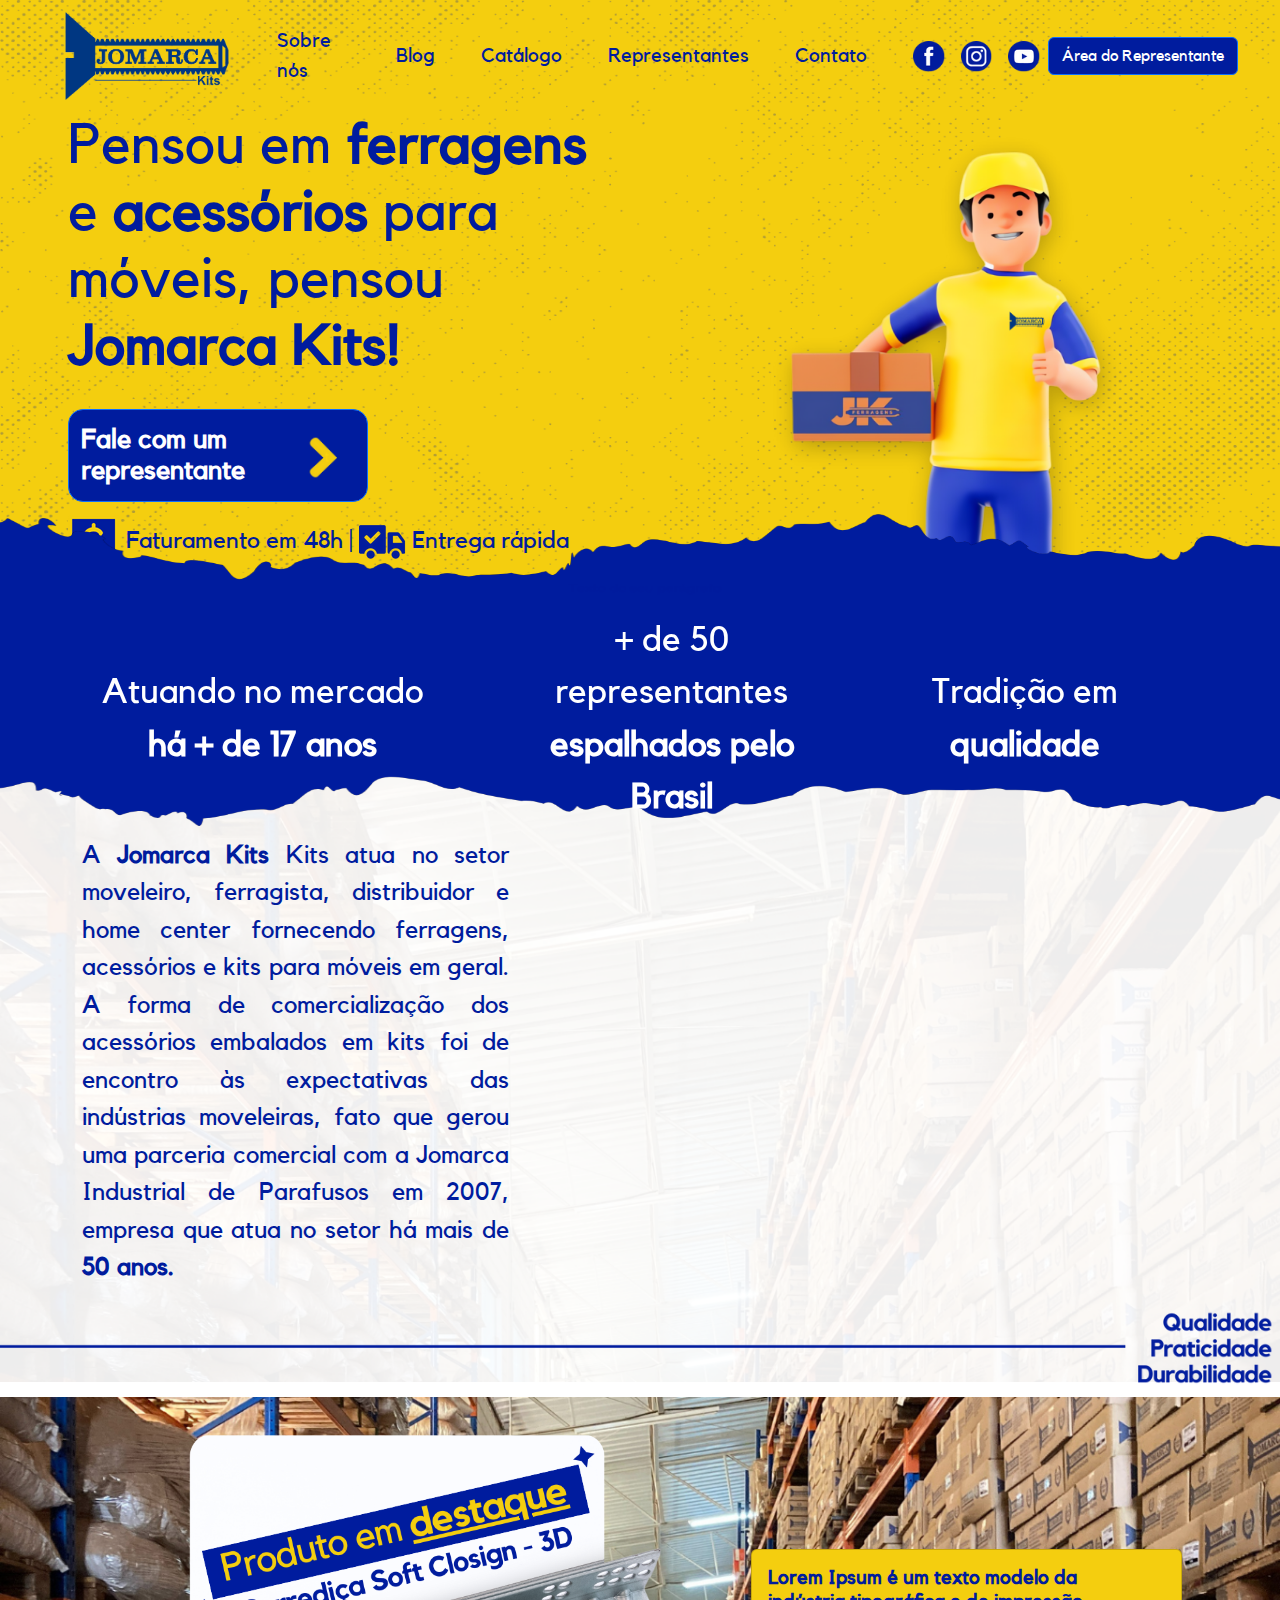
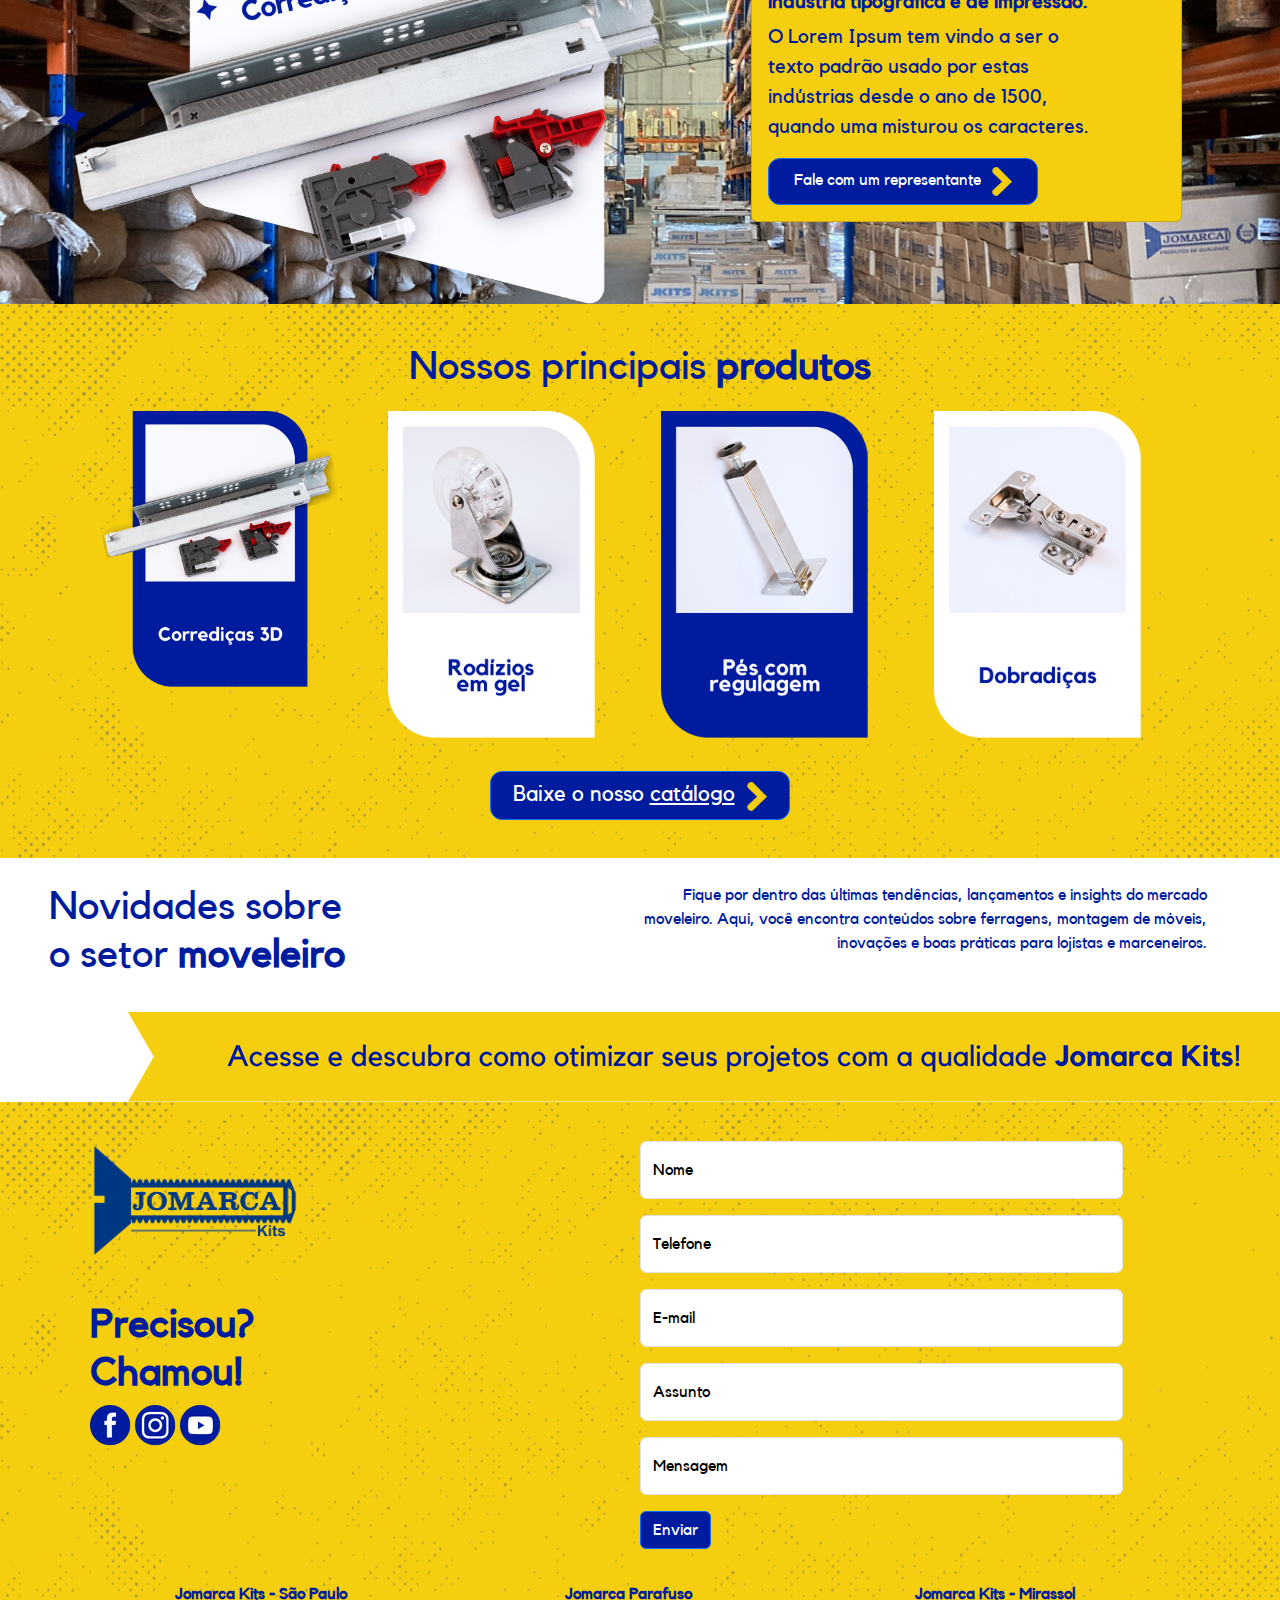
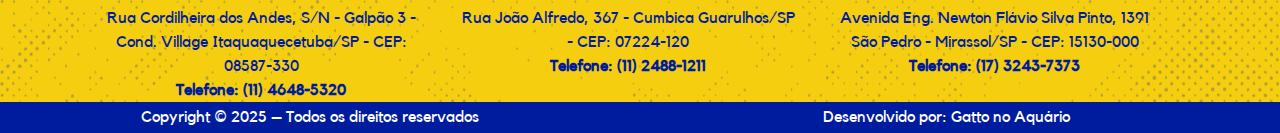
==== index.html @ aaa5f6da "Correção de responsividade do footer do blog" ====
<!DOCTYPE html>
<html lang="pt-br">

<head>
  <meta charset="UTF-8">
  <meta name="viewport" content="width=device-width, initial-scale=1.0">
  <title>Jomarca Kits - Início</title>
  <link rel="stylesheet" href="style.css">
  <link href="https://cdn.jsdelivr.net/npm/bootstrap@5.3.3/dist/css/bootstrap.min.css" rel="stylesheet"
    integrity="sha384-QWTKZyjpPEjISv5WaRU9OFeRpok6YctnYmDr5pNlyT2bRjXh0JMhjY6hW+ALEwIH" crossorigin="anonymous">
    <link rel="shortcut icon" href="./Images/logo.png" type="image/x-icon">
	<link rel="icon" href="./Images/logo.png" type="image/x-icon">
</head>

<body>
  </head>

  <body>
    <header>
      <nav class="navbar navbar-expand-lg ">
        <div class="container-fluid">
          <img id="logoHeader" src="./Images/logo.png" alt="" srcset="">
          <button class="navbar-toggler" type="button" data-bs-toggle="collapse" data-bs-target="#navbarNavDropdown"
            aria-controls="navbarNavDropdown" aria-expanded="false" aria-label="Toggle navigation">
            <span class="navbar-toggler-icon"></span>
          </button>
          <div class="collapse navbar-collapse" id="navbarNavDropdown">
            <ul class="navbar-nav">
              <li class="nav-item">
                <a class="nav-link" href="#shape" style="color:#001c9e ;">Sobre nós</a>
              </li>
              <li class="nav-item">
                <a class="nav-link" href="./blog/theme/blog.html" style="color:#001c9e ;">Blog</a>
              </li>
              <li class="nav-item">
                <a class="nav-link" href="#" style="color:#001c9e ;">Catálogo</a>
              </li>
              <li class="nav-item">
                <a class="nav-link" href="./representantes.html" style="color:#001c9e ;">Representantes</a>
              </li>
              <li class="nav-item">
                <a class="nav-link" href="#forms" style="color:#001c9e ;">Contato</a>
              </li>
              <li class="nav-item social">
                <a class="nav-link" href="https://www.facebook.com/jomarcakits/" target="_blank">
                  <img src="Images/Facebook.png" alt="" srcset="">
                </a>
              </li>
              <li class="nav-item social">
                <a class="nav-link" href="https://www.instagram.com/jomarcakits/#" target="_blank">
                  <img src="Images/Instagram.png" alt="" srcset="">
                </a>
              </li>
              <li class="nav-item social">
                <a class="nav-link" href="https://www.youtube.com/@jomarcakits6064" target="_blank">
                  <img src="Images/YouTube.png" alt="" srcset="">
                </a>
              <li class="nav-item">
                <a href="https://agspainel.com.br/jomarca/auth/login.php" target="_blank"><button type="button" class="btn btn-primary" id="areaRepBtn" style="margin: 0;">Área do Representante</button></a>  
              </li>
            </ul>
          </div>
        </div>
      </nav>

      <section id="tituloBoneco">

        <div class="row">
          <div class="col headerP">
            <h1 id="textHeader">
              Pensou em <span class="negrito">ferragens</span> e <span class="negrito">acessórios</span> para móveis,
              pensou<span class="negrito"> Jomarca Kits!</span>
            </h1>
            <button type="button" class="btn btn-primary" id="repBtn">Fale com um representante <img id="setaBtn"
                src="./Images/Seta.png" alt="" srcset=""></button><br>
            <div id="caminhao"><img src="./Images/Dinheiro.png" alt=""> Faturamento em 48h | <img
                src="./Images/Caminhão.png" alt=""> Entrega rápida</div>
          </div>
          <div class="col headerSec">
            <img id="boneco" src="./Images/Boneco-2.png" alt="">
          </div>

    </header>

    <main>
      <section id="shape">
        <div class="container text-center">
          <div class="row align-items-center">
            <div class="textoshape col">
              Atuando no mercado<br> <span class="negrito">há + de 17 anos</span>
            </div>
            <div class="textoshape col" id="meio">
              + de 50 representantes<br> <span class="negrito">espalhados pelo Brasil</span>
            </div>
            <div class="textoshape col">
              Tradição em <br><span class="negrito">qualidade</span>
            </div>
          </div>
        </div>
      </section>
      <section id="atuacao">
        <div class="container text-center">
          <div class="row align-items-center">
            <div class="col-sm">
              <p id="atuacaoP">A <span class="negrito">Jomarca Kits</span> Kits atua no setor moveleiro, ferragista,
                distribuidor e home center fornecendo ferragens, acessórios e kits para móveis em geral.

                A forma de comercialização dos acessórios embalados em kits foi de encontro às expectativas das
                indústrias moveleiras, fato que gerou uma parceria comercial com a Jomarca Industrial de Parafusos em
                2007, empresa que atua no setor há mais de<span class="negrito"> 50 anos.</span></p>
            </div>
            <div class="col-sm iframe">
              <iframe width="560" height="315" src="https://www.youtube.com/embed/0Owflnjd9X4?si=U-lpZyOwyGScQ_oO"
                title="YouTube video player" frameborder="0"
                allow="accelerometer; autoplay; clipboard-write; encrypted-media; gyroscope; picture-in-picture; web-share"
                referrerpolicy="strict-origin-when-cross-origin" allowfullscreen></iframe>
            </div>
          </div>
        </div>
        <section id="slogan">
          <img id="sloganimg" src="./Images/Slogan.png" alt="" id="slogan">
          
        </section>
      </section>
      <section id="produtoDestaque">
        <div class="row">
          <div class="col-sm">
            <img src="./Images/ProdutoDestaque.png" alt="" srcset="" id="produtoDestaqueIMG">
          </div>
          <div class="col-sm" id="textoDestaque">
            <div class="paragrafoDestaque card text mb-3" style="max-width: 32rem; background-color: #f4ce0f;">
              <div class="card-body">
                <h5 class="card-title" style=" color: #001c9e;"><span class="negrito">Lorem Ipsum é um texto modelo da
                    indústria tipográfica e de impressão.</span></h5>
                <p class="card-text" style="color: #001c9e;">O Lorem Ipsum tem vindo a ser o texto padrão usado por
                  estas indústrias desde o ano de 1500, quando uma misturou os caracteres.</p>
                <button type="button" class="btn btn-primary" id="repDestaqueBtn">Fale com um representante <img
                    id="setaBtnDestaque" src="./Images/Seta.png" alt="" srcset=""></button><br>
              </div>
            </div>
          </div>
          <button type="button" class="btn btn-primary" id="repDestaqueBtnResp">Fale com um representante <img
              id="setaBtnDestaque" src="./Images/Seta.png" alt="" srcset=""></button><br>
          
        </div>
      </section>
      <section id="principaisProdutos">
        <h1>Nossos principais <span class="negrito">produtos</span></h1>
        <div class="container text-center" id="ImagensProdutos">
          <div class="container text-center">
            <div class="row">
              <div class="col-sm" id="imgPequena"><img src="./Images/Corrediça.png" alt="" srcset=""></div>
              <div class="col-sm"><img src="./Images/Rodízio.png" alt="" srcset="" class="imggrande"></div>
              <div class="col-sm"><img src="./Images/Pés.png" alt="" srcset="" class="imggrande"></div>
              <div class="col-sm"><img src="./Images/Dobradiça.png" alt="" srcset="" class="imggrande"></div>
            </div>
          </div>
          <button type="button" class="btn btn-primary" id="baixeCatalogoBtn">Baixe o nosso <span
              style="text-decoration: underline;">catálogo</span><img id="setaBtnCatalogo" src="./Images/Seta.png"
              alt="" srcset=""></button><br>
      </section>
      <section id="introBlog">
        <div class="row">
          <div class="col">
            <h1 id="novidades">Novidades sobre <br>o setor <span class="negrito">moveleiro</span></h1>
          </div>
          <div class="col">
            <p id="fiquepordentro">Fique por dentro das últimas tendências, lançamentos e insights do mercado moveleiro.
              Aqui, você encontra conteúdos sobre ferragens, montagem de móveis, inovações e boas práticas para lojistas
              e marceneiros.</p>
          </div>
        </div>
        <img id="acesseBlogImg" src="./Images/Acesse blog.png" alt="" srcset="">
        <img id="acesseBlogImgResp" src="./Images/AcesseBlogResp.png" alt="" srcset="">
      </section>
    </main>

    <footer>

      <section id="formsContato">
        <div class="row">
          <div class="col">
            <img id="logoFooter" src="./Images/logo.png" alt="" srcset="">   
            <br>
            <h1>
              Precisou?<br>Chamou!
            </h1>  
            <a href="https://www.facebook.com/jomarcakits/"><img class="socialFooter" src="./Images/Facebook.png" alt="" srcset=""></a>	

            <a href="https://www.instagram.com/jomarcakits/"><img class="socialFooter" src="./Images/Instagram.png" alt="" srcset=""></a>	
  
            <a href="https://www.youtube.com/@jomarcakits6064"><img class="socialFooter" src="./Images/YouTube.png" alt="" srcset=""></a>	
            
          </div>
          <div class="col-md-6" id="forms">
            <form action="https://formsubmit.co/f6768d5ce515e778a36d52ae2ea65a20" method="post">
              <div class="form-floating mb-3">
                <input type="text" name="Nome" class="form-control" id="floatingInput" placeholder="">
              <label for="floatingInput">Nome</label>
              </div>
              <div class="form-floating mb-3">
                <input type="number" name="Telefone" class="form-control" id="floatingInput" placeholder="">
              <label for="floatingInput">Telefone</label>
              </div>
              <div class="form-floating mb-3">
                <input type="email" name="E-mail" class="form-control" id="floatingInput" placeholder="">
              <label for="floatingInput">E-mail</label>
              </div>
              <div class="form-floating mb-3">
                <input type="text" name="Assunto " class="form-control" id="floatingInput" placeholder="">
              <label for="floatingInput">Assunto</label>
              </div>
              <div class="form-floating mb-3">
                <input type="text" name="Mensagem" class="form-control" id="floatingInput" placeholder="">
              <label for="floatingInput">Mensagem</label>
              </div>
              <button type="submit" class="btn btn-primary" style="background-color: #001c9e;">Enviar</button>
            </form>
              </div>
            
            
          </div>
          <div class="row text-center" id="enderecos">
            <div class="col-sm">
             <span class="negrito">Jomarca Kits - São Paulo</span><br>
      Rua Cordilheira dos Andes, S/N - Galpão 3 - Cond. Village  Itaquaquecetuba/SP - CEP: 08587-330
      <br><span class="negrito">Telefone: (11) 4648-5320</span> 
            </div>
            <div class="col-sm">
              <span class="negrito">Jomarca Parafuso</span><br>
              Rua João Alfredo, 367 - Cumbica  Guarulhos/SP - CEP: 07224-120
      <br><span class="negrito">Telefone: (11) 2488-1211</span> 
            </div>
            <div class="col-sm">
              <span class="negrito">Jomarca Kits - Mirassol</span><br>
              Avenida Eng. Newton Flávio Silva Pinto, 1391<br> 
              São Pedro - Mirassol/SP - CEP: 15130-000
      <br><span class="negrito">Telefone: (17) 3243-7373</span> 
            </div>
          </div>
      </section>
      <section id="creditos">
        <div class="row text-center">
            <div class="col">
              Copyright © 2025 – Todos os direitos reservados
            </div>
            <div class="col">
             <a href="https://www.instagram.com/gattonoaquario/">Desenvolvido por: Gatto no Aquário</a> 
            </div>
          </div>
        </div>
    </section>
    </footer>

    <script src="https://cdn.jsdelivr.net/npm/bootstrap@5.3.3/dist/js/bootstrap.bundle.min.js"
      integrity="sha384-YvpcrYf0tY3lHB60NNkmXc5s9fDVZLESaAA55NDzOxhy9GkcIdslK1eN7N6jIeHz"
      crossorigin="anonymous"></script>
  </body>

</html>
---- style.css ----
@font-face {
    font-family: Kollektif;
    src: url(./fonts/Kollektif.ttf) format('truetype');
    } 
*{
    margin: 0;
    padding: 0;
    font-family: 'Kollektif';
    max-width: 100%;
    overflow-x: visible;
}
header{
    max-width: 100%;
    align-items: center;
    display: flexbox;
    width: 100%;
    background-image: url('./Images/BG.png');
    background-repeat: round;
    margin-top: 0%;
    position: relative;
}


#logoHeader{
    width: 20.5%;
    padding-left: 4%;
    max-width: 100%;
    padding-right: 3%;
}

nav{
    margin-top: 0%;
    max-width:100%;
    position: relative;
}

nav ul li {
    margin-right: 0%;
    font-size: 20px;
    max-width: 70%;
    margin-right: 3%;
    
}
.nav-link{
    color: #001c9e;
}
nav ul{
    align-items: center;
    width: 100%;
    margin-left: 0%;
}

.social{
    max-width: 120px;
    margin: 0;
}


#setaBtn{
    width: 30px;
    margin-left: 20%;
    position: relative;
    bottom: 15px;
 
}

#areaRepButton a{
    text-decoration: none;
    color: white;
    font-weight: 700;
    justify-content: left;
    justify-items: left;
    font-size: 20.5px;
}
/*Inserindo animação nos links*/
.nav-link{
    transition: all .8s;
    position: relative;
    padding-bottom: 3px;
}


.nav-link::before{
    content: "";
    position: absolute;
    bottom: 0;
    left:0 ;
    width: 0%;
    height: 3px;
    background-color: #001c9e;
    transition: width .4s;
}

.nav-link:hover::before{
    width: 100%;
}

#areaRepBtn{
    background-color: #001c9e;
    margin-left: 10px;
    width: 190px;
    transition: .2s;
    margin-left: 20%;
}



#areaRepBtn:hover{
    width: 240px;
    transition: .2s;
}

#textHeader{
    font-size: 3.5rem;
    width: 100%;
    
    padding-left: 11%;
    color:#001c9e;
}

.negrito{
    font-weight: 600;
}

#boneco{
    margin-left: 20%;
    padding-top: 0;
    margin-bottom: 0;
    width: 60%;
}

#repBtn{
    margin-left: 11%;
    margin-top: 20px;
    background-color: #001c9e;
    font-size: 27px;
    font-weight: 600;
    width: 300px;
    text-align: left;
    line-height: 20px;
    transition: .2s;
    border-radius: 15px;
    padding-top: 20px;
}

#repBtn:hover{
    width: 320px;
    transition: .2s; 
    #setaBtn{
        margin-left: 21%;
        transition: .2s;
    }  
}

#caminhao{
    font-size: 24px;
    padding-left: 11%;
    font-weight: 500;
    padding-top: 2%;
    color: #001c9e;
}

#shape{
    background-image: url(./Images/Shape.png);
    background-size: 103% 330px;
    width: 100%;
    margin: 0;
    padding-left: 2.5%;
    position: absolute;
    top: -80px;
    padding-bottom: 5%; 
    background-repeat: repeat-x;
    z-index: 3;
    left: 0%;
}

.textoshape{
    padding-top: 10%;
    font-size:35px;
    color: White;
}

#meio{
    margin-left: 5%;
}


main{
    max-width: 100%;
    margin-top: 0px!important;
    position: relative;
    z-index: 1;
    max-height: fit-content;
    padding-top: 120px;
}

#atuacao{
    background-image: url(./Images/BGMAIN.png);
    background-repeat: no-repeat;
    background-size: 100%;
    padding-top: 80px;
}
#atuacaoP{
    margin-top:10%;
    font-size: 25px;
    width: 80%;
    text-align: justify;
    color: #001c9e;
}

.destaques{
    margin: 0;
}

.paragrafoDestaque{
    position: relative;
    top: 30%;
    text-align: left;
    padding-right: 10%;
    left: 18%;
    width: 70%;
    font-size: 20px;
}

#produtoDestaqueIMG{
    position: relative;
    left: 10%;
}
#produtoDestaque{
    background-image: url(./Images/BG_Destaque.png);
    background-repeat: no-repeat;
    background-size: 100%;
}

#repDestaqueBtn{
    z-index: 2;
    background-color: #001c9e;
    width: 270px;
    transition: .2s;
    border-radius: 12px;
}
#setaBtnDestaque{
    position: relative;
    width: 22px;
    margin-left: 2%;
    
}
#repDestaqueBtn:hover{
    width: 278px;
    transition: .2s;
    #setaBtnDestaque{
        margin-left:1%;
    }
}

#textoDestaque h2{
    font-size: 20px;
}

#textoDestaque{
    text-align: end;
    align-items: center;
    font-size: 15px;
    width: 3%;
    position: relative;
}

#textoDestaqueResponsivo{
    display: none;
}
#principaisProdutos{
    background-image: url(./Images/BG.png);
    padding: 3% 0%;
}
#principaisProdutos h1{
    text-align: center;
    padding-bottom: 1%;
    color: #001c9e;
}

.imggrande{
    width: 207px;
}

#baixeCatalogoBtn{
    z-index: 2;
    background-color: #001c9e;
    width: 300px;
    transition: .2s;
    border-radius: 12px;
    font-size: 22px;
    margin-top: 3%;
}
#setaBtnCatalogo{
    position: relative;
    width: 22px;
    margin-left: 4%;
    
}
#baixeCatalogoBtn:hover{
    width: 320px;
    transition: .2s;
    #setaBtnCatalogo{
        margin-left:7%;
    }
}

#sloganResp{
    display: none;
}

#slogan{
    display:block
}

#repDestaqueBtnResp{
    display: none;
    z-index: 2;
    background-color: #001c9e;
    width: 270px;
    transition: .2s;
    border-radius: 12px;

}
#repDestaqueBtnResp:hover{
    width: 278px;
    transition: .2s;
    #setaBtnDestaque{
        margin-left:1%;
    }
}

#novidades{
    margin-left: 8%;
    margin-top: 4%;
    color: #001c9e;
}

#fiquepordentro{
    text-align: end;
    margin-top: 4%;
    margin-right: 8%;
    color: #001c9e;
}

#acesseBlogImg{
    align-items: center;
    margin-left: 10%;
    margin-top: 2%;
    animation-duration: 6s;
    animation-name: moveToRight;
    animation-direction: normal;
    animation-timeline: view();
    animation-range: cover 0% cover 50%;
    overflow-x: hidden;
}

#acesseBlogImgResp{
    display: none;
}

#formsContato{
    background-image: url(./Images/BG.png);
    padding-left: 7%;
    padding-top: 3%;
    padding-right: 7%;
}

#logoFooter{
    width: 40%;
}
#socialFooter img{
    margin: 0;
    padding: 0;
}



#formsContato h1{
    color: #001c9e;
    font-weight: 600;
    margin-top: 40px;
}

#formsContato label{
    color: black;
}

#forms{
    padding-right: 5%;
}

#enderecos{
    color: #001c9e;
    margin-top: 3%;
}

#creditos a{
    text-decoration: none;
    color: white;
}

#creditos{
    color: white;
    background-color: #001c9e;
    padding: 0.3%;
}

.sendBtn{
    background-color: #001c9e;
}
  
@keyframes moveToRight {
    0% {
      transform: translateX(-100%);
    }
    100% {
      transform: translateX(0%);
    }
  }
    

@media (width <= 1000px) {
    *{
        max-width: 100%;
        margin: 0;
    }
    .social{
        display: none;
    }
    header{
        padding-bottom: 10%;
        background-image: url(./Images/BGYellowResp.png);
    }
    #logoHeader{
        width: 170px;
    }

    nav ul{
        margin: 0;
    }
    #boneco{
        margin: 0;
        display: none;
    }
    #textHeader{
        font-size: 40px;
        margin: 0;
        padding-top: 10px;
        padding-left: 30px;
    }
    #repBtn{
        margin: 0;
        font-size: 23px;
        padding:6px;
        margin-top: 1%;
        width: 360px;
        height: 50px;
        margin-top: 6%;
        padding-left: 3%;
        margin-left: 3%;
        margin-bottom: 3%;
        padding-bottom:8%;
        padding-top: 4%;
        z-index: 1;
    }

    #repBtn:hover{
        margin: 0;
        font-size: 23px;
        padding:6px;
        margin-top: 1%;
        width: 360px;
        height: 50px;
        margin-top: 6%;
        padding-left: 3%;
        margin-left: 3%;
        margin-bottom: 3%;
        padding-bottom:8%;
        padding-top: 4%;
        z-index: 1;
    }

    .headerP{
        max-width: 100%;
    }
    .headerSec{
        max-width: 100%;
    }
        
    #setaBtn{
        position: relative;
        left: 220px;
        top: -32px;

    }

    #formsContato{
        background-image: url(./Images/BGYellowResp.png);
        background-size: 100%;
    }

    #shape{
        background-image: url(./Images/Shape.png);
        background-size: 103% 160px;
        width: 100%;
        background-repeat: no-repeat;
        top: -50px;
        margin: 0;
        padding-top: 3%;
    }

    .textoshape{
        font-size: 15px;
        margin-top: 28px;
        position: relative;
        top: -10px;
        
    }

    .textoshape br{
        display: none;
    }

    #caminhao{
        font-size: 15px;
        padding-left: 4%;
        font-weight: 500;
        padding-top: 2%;
    }

    #caminhao img{
        width: 10%;
    }

    main{
        position: relative;
        padding-top: 12px;
    }

    #atuacaoP{
        font-size: 20px;
        width: 100%;
        text-align: justify;
    }

    #atuacao{
        background-image: url(./Images/BGVideoResp.png);
        padding-bottom: 3%;
    }

    #sloganimg{
        display: none;
    }

    #sloganResp{
        height: 70px;
        width: 1200px;
        margin-top: 2%;
        display: block;
    }

    #produtoDestaque{
        background-image: url(./Images/BGDestResp.png);
        padding-bottom: 2%;
    }

    #repDestaqueBtnResp{
        margin-left: 20%;
        margin-top: 3%;
    }

    #textoDestaque{
        display: none;
    }

    #textoDestaqueResponsivo{
        display: block;
        margin-left: 1%;
        background-color: #f4ce0f;
        width: 100%;
        border-radius: 5%;
        padding-bottom: 20px;
        padding-top: 10px;
    }

    #produtoDestaqueIMG{
        position: relative;
        left: 0;
    }

    #repDestaqueBtnResp{
        display: block;
    }

    #principaisProdutos{
        background-image: url(./Images/BGYellowResp.png);
        background-size: 100%;
        background-repeat: repeat-y;
    }

    #principaisProdutos img{
        margin-bottom: 28px;
    }

    #imgPequena{
        width: 300px;
        margin-left: 8%;
    }
    #baixeCatalogoBtn{
        margin: 0;
        font-size: 28px;
        margin-top: 1%;
        width: 360px;
        height: 70px;
        padding-left: 3%;
        margin-bottom: 3%;
        padding-bottom:8%;
        text-align: center;
    }

    #setaBtnCatalogo{
        top: 12px;
    }
    #acesseBlogImg{
        display:none;
    }

    #acesseBlogImgResp{
        display: block;
        align-items: center;
        margin-left: 0%;
        margin-top: 2%;
        animation-duration: 6s;
        animation-name: moveToRight;
        animation-direction: normal;
        animation-timeline: view();
        animation-range: cover 0% cover 50%;
        overflow-x: hidden;
    }

    #logoFooter{
        width:70%;
        margin-top:6%;
    }

    .socialFooter{
        width: 30px;
        margin: 4% 0;
    }

    footer h1{
        font-size: 40px;
        margin-top: 0;
    }

    #enderecos{
        margin-left: 2px;
    }

    #creditos .col{
        margin-left: 20px;
    }

}
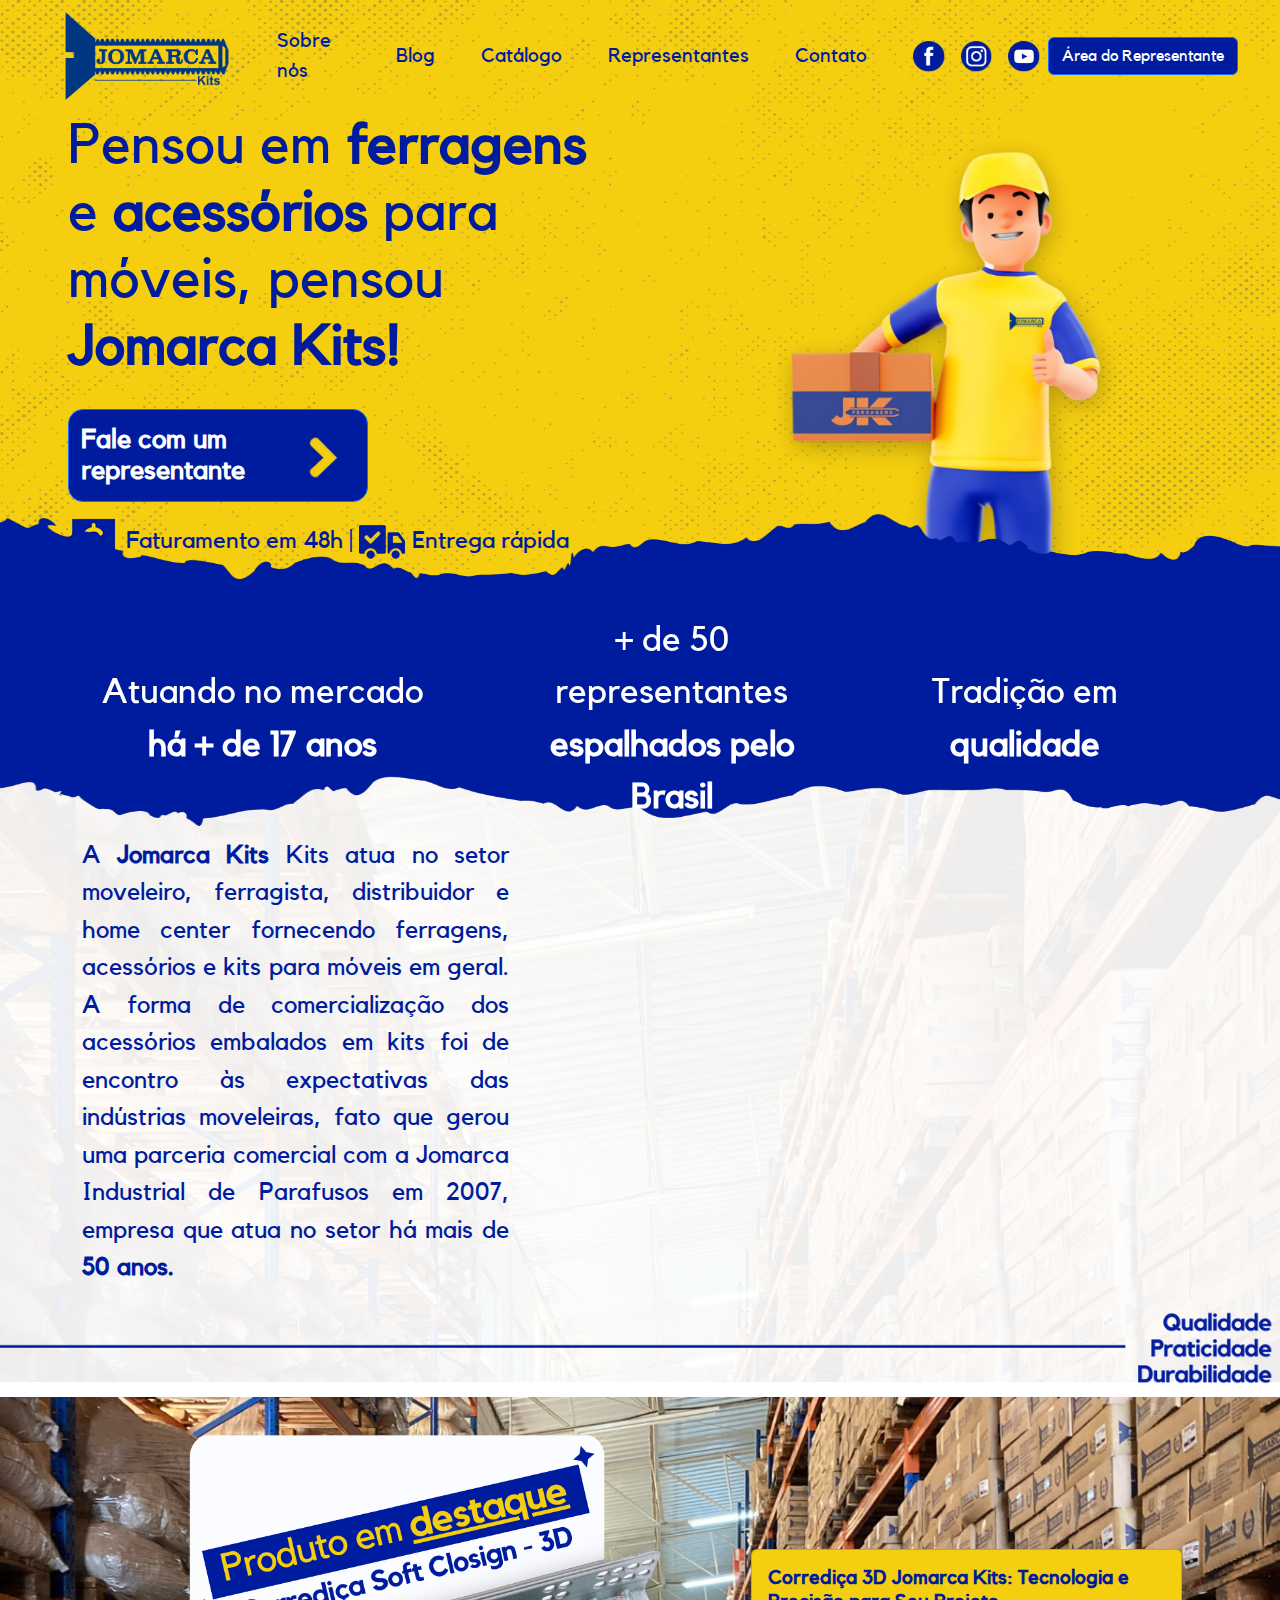
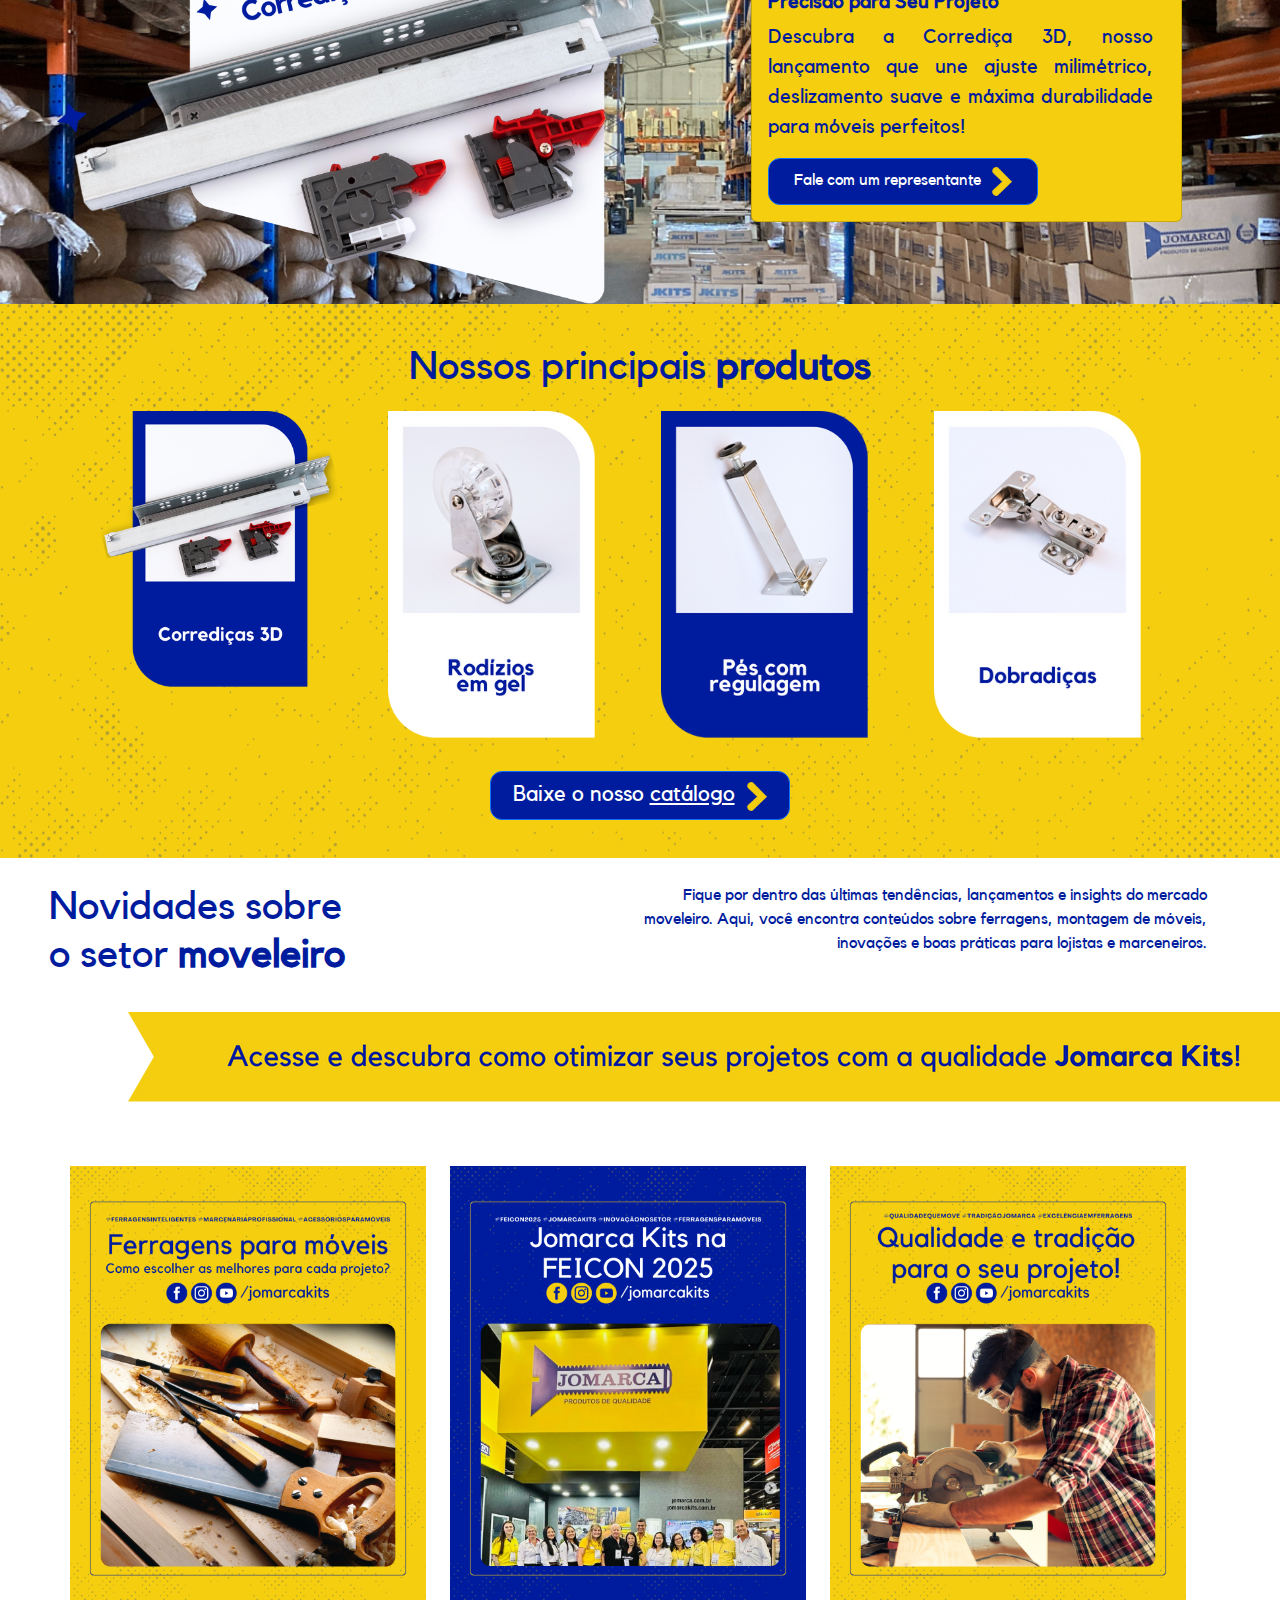
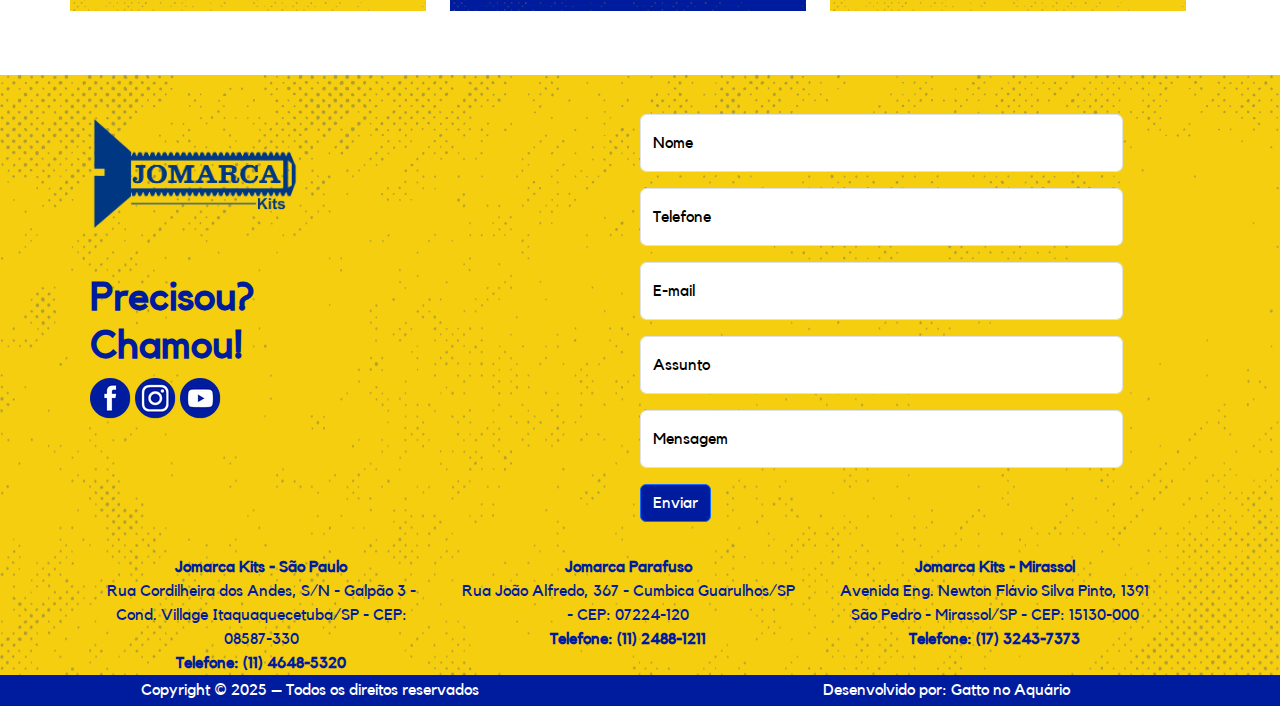
==== commit ea90bc12: "adicionando materias ao blog" ====
--- a/index.html
+++ b/index.html
@@ -130,12 +130,10 @@
           <div class="col-sm" id="textoDestaque">
             <div class="paragrafoDestaque card text mb-3" style="max-width: 32rem; background-color: #f4ce0f;">
               <div class="card-body">
-                <h5 class="card-title" style=" color: #001c9e;"><span class="negrito">Lorem Ipsum é um texto modelo da
-                    indústria tipográfica e de impressão.</span></h5>
-                <p class="card-text" style="color: #001c9e;">O Lorem Ipsum tem vindo a ser o texto padrão usado por
-                  estas indústrias desde o ano de 1500, quando uma misturou os caracteres.</p>
-                <button type="button" class="btn btn-primary" id="repDestaqueBtn">Fale com um representante <img
-                    id="setaBtnDestaque" src="./Images/Seta.png" alt="" srcset=""></button><br>
+                <h5 class="card-title" style=" color: #001c9e;"><span class="negrito">Corrediça 3D Jomarca Kits: Tecnologia e Precisão para Seu Projeto</span></h5>
+                <p class="card-text" style="color: #001c9e; text-align: justify;">Descubra a Corrediça 3D, nosso lançamento que une ajuste milimétrico, deslizamento suave e máxima durabilidade para móveis perfeitos!</p>
+                <button type="button" class="btn btn-primary" id="repDestaqueBtn">Fale com um representante 
+                  <img id="setaBtnDestaque" src="./Images/Seta.png" alt="" srcset=""></button><br>
               </div>
             </div>
           </div>
@@ -173,6 +171,19 @@
         <img id="acesseBlogImg" src="./Images/Acesse blog.png" alt="" srcset="">
         <img id="acesseBlogImgResp" src="./Images/AcesseBlogResp.png" alt="" srcset="">
       </section>
+      <div class="container text-center" id="materiasBlog">
+        <div class="row align-items-center">
+          <div class="col-sm">
+            <a href="./blog/theme/ferragens-moveis.html" target="_blank" rel="noopener noreferrer"><img src="./Images/Ferragens.png" alt="" srcset=""></a>
+          </div>
+          <div class="col-sm">
+            <a href="./blog/theme/feicon.html" target="_blank" rel="noopener noreferrer"><img src="./Images/Feicon.png" alt="" srcset=""></a>
+          </div>
+          <div class="col-sm">
+            <a href="./blog/theme/tradicao.html" target="_blank" rel="noopener noreferrer"><img src="./Images/Tradição.png" alt="" srcset=""></a>
+          </div>
+        </div>
+      </div>
     </main>
 
     <footer>
--- a/style.css
+++ b/style.css
@@ -217,7 +217,7 @@
     position: relative;
     top: 30%;
     text-align: left;
-    padding-right: 10%;
+    padding-right: 2%;
     left: 18%;
     width: 70%;
     font-size: 20px;
@@ -375,7 +375,9 @@
     padding: 0;
 }
 
-
+#materiasBlog{
+    padding: 5% 0;
+}
 
 #formsContato h1{
     color: #001c9e;
@@ -510,7 +512,10 @@
         margin: 0;
         padding-top: 3%;
     }
-
+    #materiasBlog .col-sm{
+        margin-top: 2%;
+        margin-left: 3%;
+    }
     .textoshape{
         font-size: 15px;
         margin-top: 28px;
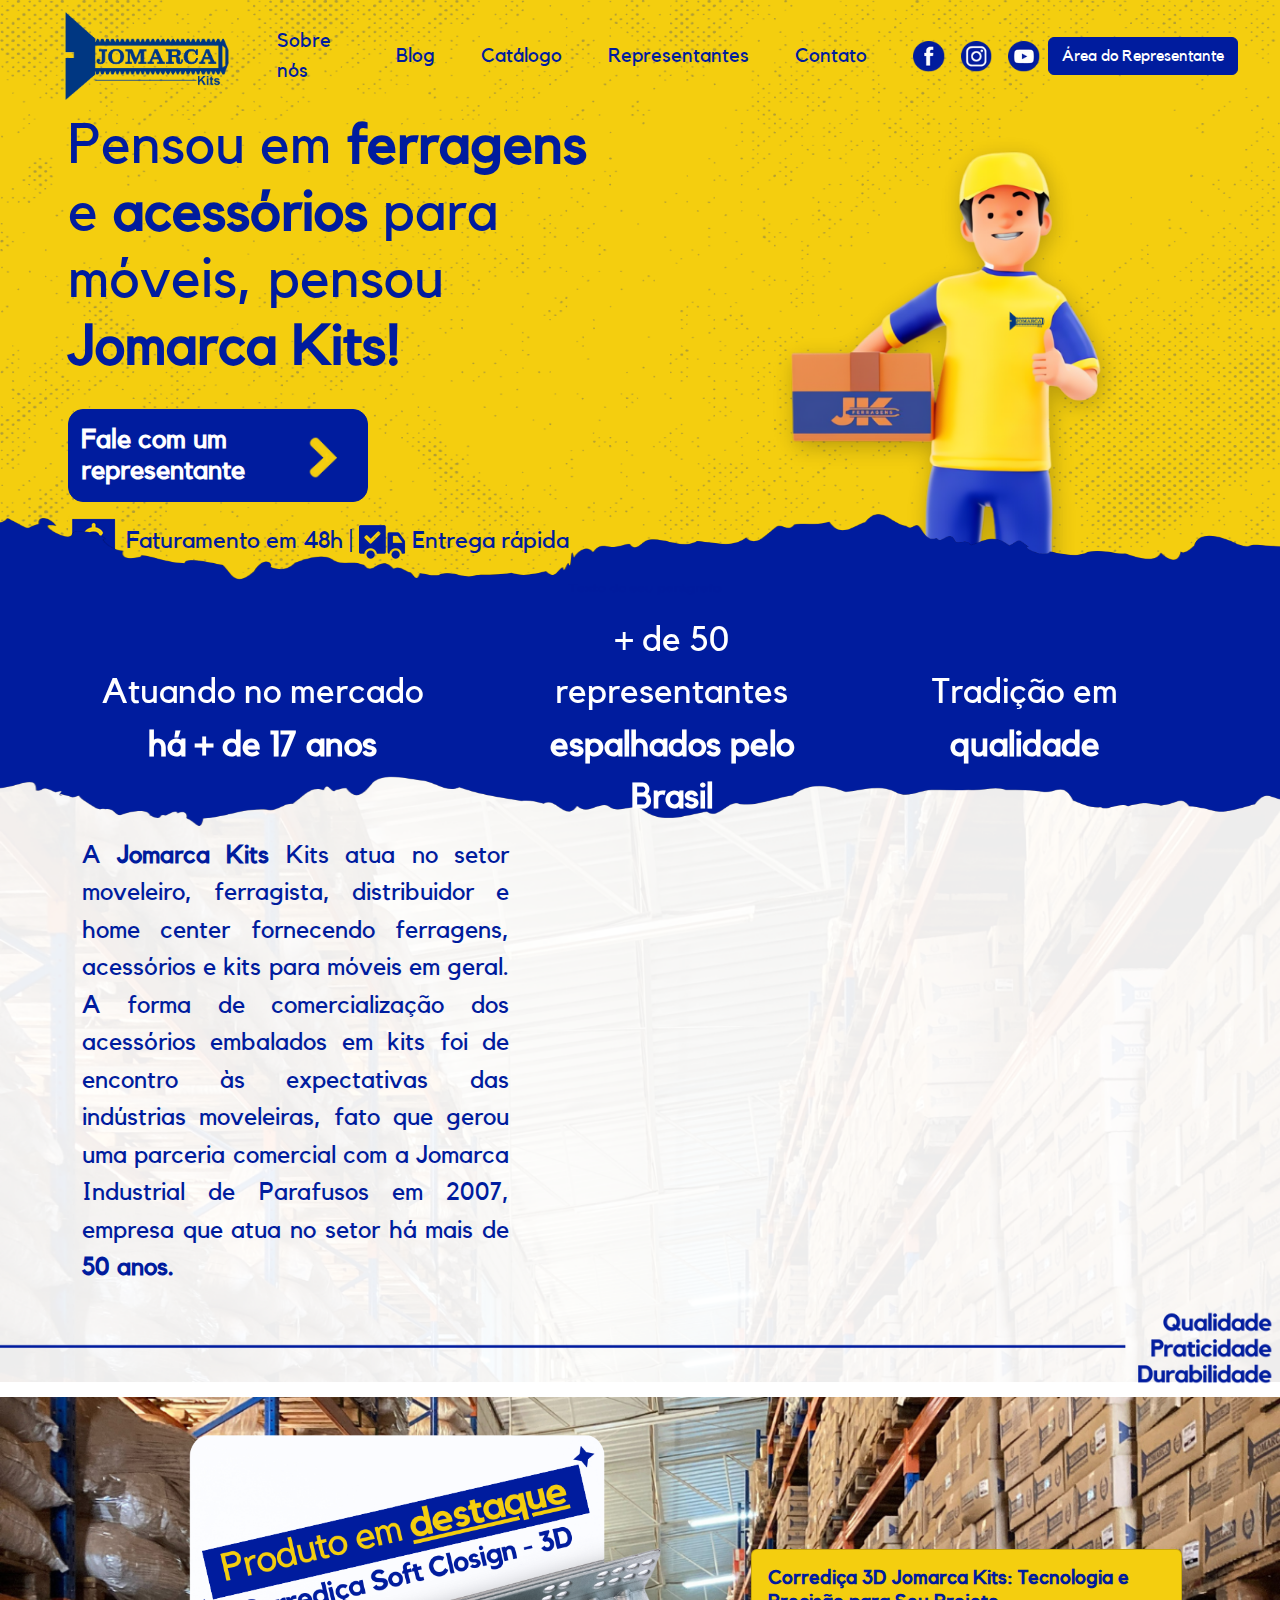
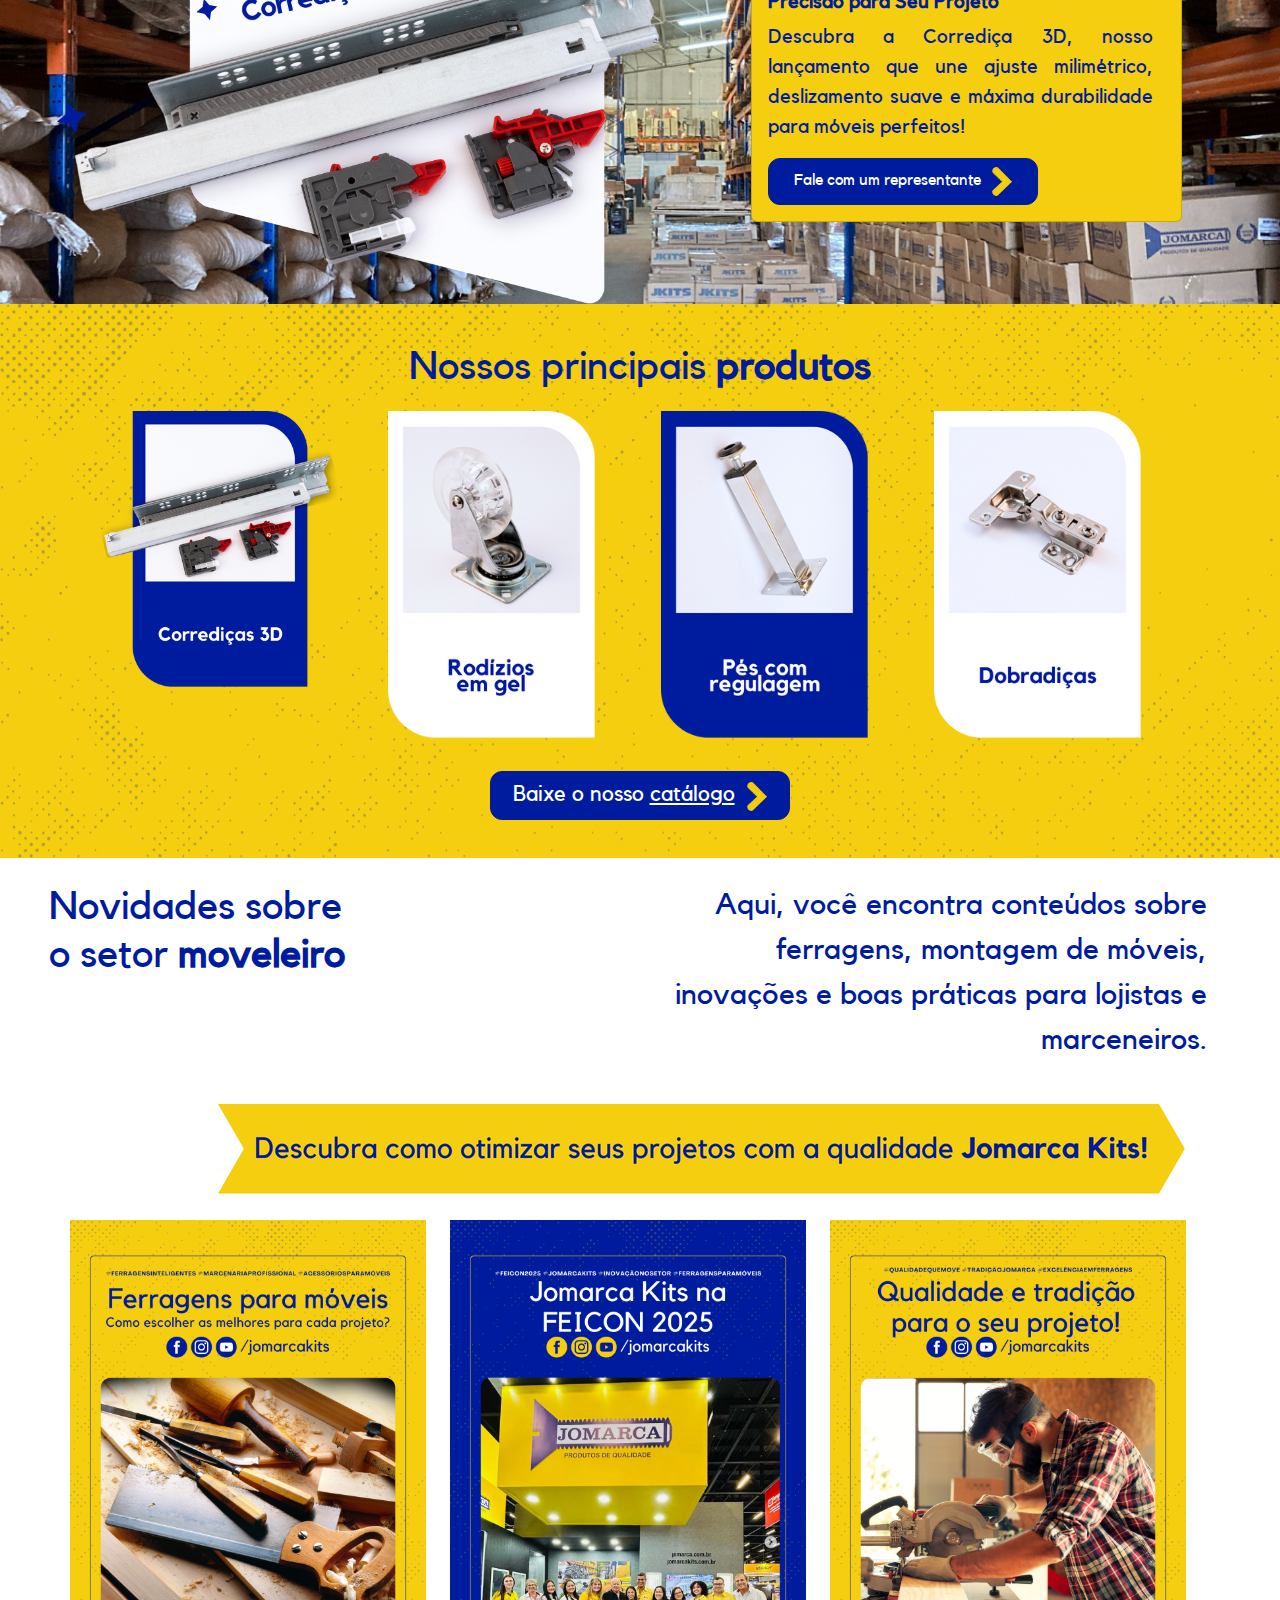
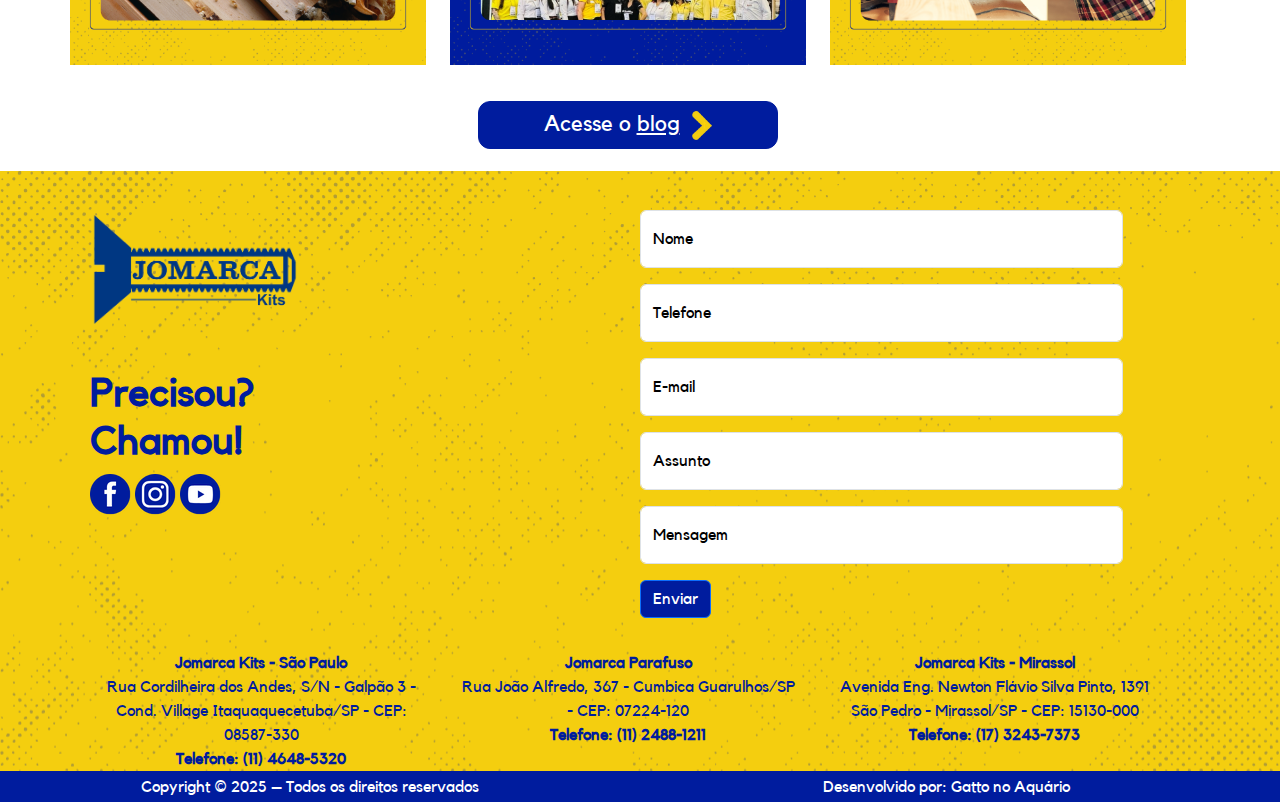
==== commit 65869fae: "correçoes" ====
--- a/index.html
+++ b/index.html
@@ -33,7 +33,7 @@
                 <a class="nav-link" href="./blog/theme/blog.html" style="color:#001c9e ;">Blog</a>
               </li>
               <li class="nav-item">
-                <a class="nav-link" href="#" style="color:#001c9e ;">Catálogo</a>
+                <a class="nav-link" href="./blog/source/Catalogo.pdf" target="_blank" style="color:#001c9e ;">Catálogo</a>
               </li>
               <li class="nav-item">
                 <a class="nav-link" href="./representantes.html" style="color:#001c9e ;">Representantes</a>
@@ -153,9 +153,9 @@
               <div class="col-sm"><img src="./Images/Dobradiça.png" alt="" srcset="" class="imggrande"></div>
             </div>
           </div>
-          <button type="button" class="btn btn-primary" id="baixeCatalogoBtn">Baixe o nosso <span
-              style="text-decoration: underline;">catálogo</span><img id="setaBtnCatalogo" src="./Images/Seta.png"
-              alt="" srcset=""></button><br>
+         <a href="./blog/source/Catalogo.pdf" target="_blank"><button type="button" class="btn btn-primary" id="baixeCatalogoBtn">Baixe o nosso <span
+          style="text-decoration: underline;">catálogo</span><img id="setaBtnCatalogo" src="./Images/Seta.png"
+          alt="" srcset=""></button></a><br>
       </section>
       <section id="introBlog">
         <div class="row">
@@ -163,9 +163,9 @@
             <h1 id="novidades">Novidades sobre <br>o setor <span class="negrito">moveleiro</span></h1>
           </div>
           <div class="col">
-            <p id="fiquepordentro">Fique por dentro das últimas tendências, lançamentos e insights do mercado moveleiro.
-              Aqui, você encontra conteúdos sobre ferragens, montagem de móveis, inovações e boas práticas para lojistas
-              e marceneiros.</p>
+            <p id="fiquepordentro">Aqui, você encontra conteúdos sobre ferragens, montagem de móveis, inovações e boas práticas
+              para lojistas e marceneiros.
+            </p>
           </div>
         </div>
         <img id="acesseBlogImg" src="./Images/Acesse blog.png" alt="" srcset="">
@@ -184,6 +184,15 @@
           </div>
         </div>
       </div>
+      <div class="container text-center">
+        <div class="row">
+          <a href="./blog/theme/blog.html" target="_blank"><button type="button" class="btn btn-primary" id="acesseBlogBtn">Acesse o <span
+            style="text-decoration: underline;">blog</span><img id="setaBtnCatalogo" src="./Images/Seta.png"
+            alt="" srcset=""></button></a><br>
+        </div>
+      </div>
+
+      
     </main>
 
     <footer>
--- a/style.css
+++ b/style.css
@@ -10,6 +10,8 @@
     max-width: 100%;
     overflow-x: visible;
 }
+
+
 header{
     max-width: 100%;
     align-items: center;
@@ -62,6 +64,7 @@
     margin-left: 20%;
     position: relative;
     bottom: 15px;
+
  
 }
 
@@ -102,6 +105,8 @@
     width: 190px;
     transition: .2s;
     margin-left: 20%;
+    border-color: #001c9e;
+    
 }
 
 
@@ -142,6 +147,7 @@
     transition: .2s;
     border-radius: 15px;
     padding-top: 20px;
+    border-color: #001c9e;
 }
 
 #repBtn:hover{
@@ -239,6 +245,7 @@
     width: 270px;
     transition: .2s;
     border-radius: 12px;
+    border-color: #001c9e;
 }
 #setaBtnDestaque{
     position: relative;
@@ -290,6 +297,7 @@
     transition: .2s;
     border-radius: 12px;
     font-size: 22px;
+    border-color: #001c9e;
     margin-top: 3%;
 }
 #setaBtnCatalogo{
@@ -321,6 +329,7 @@
     width: 270px;
     transition: .2s;
     border-radius: 12px;
+    border-color: #001c9e;
 
 }
 #repDestaqueBtnResp:hover{
@@ -341,19 +350,40 @@
     text-align: end;
     margin-top: 4%;
     margin-right: 8%;
+    font-size: 30px;
     color: #001c9e;
 }
 
 #acesseBlogImg{
     align-items: center;
-    margin-left: 10%;
+    margin-left: 17%;
     margin-top: 2%;
-    animation-duration: 6s;
+    animation-duration: 10s;
     animation-name: moveToRight;
     animation-direction: normal;
     animation-timeline: view();
-    animation-range: cover 0% cover 50%;
+    animation-range: cover 0% cover 60%;
     overflow-x: hidden;
+}
+
+#acesseBlogBtn{
+    z-index: 2;
+    background-color: #001c9e;
+    width: 300px;
+    transition: .2s;
+    border-radius: 12px;
+    font-size: 22px;
+    margin-top: 1%;
+    margin-bottom: 2%;
+    border-color: #001c9e;
+}
+
+#acesseBlogBtn:hover{
+    width: 320px;
+    transition: .2s;
+    #setaBtnCatalogo{
+        margin-left:7%;
+    }
 }
 
 #acesseBlogImgResp{
@@ -376,7 +406,7 @@
 }
 
 #materiasBlog{
-    padding: 5% 0;
+    padding: 2% 0;
 }
 
 #formsContato h1{
@@ -411,6 +441,7 @@
 
 .sendBtn{
     background-color: #001c9e;
+    border-color: #001c9e;
 }
   
 @keyframes moveToRight {
@@ -468,6 +499,10 @@
         z-index: 1;
     }
 
+    #fiquepordentro{
+        font-size: 15px;
+    }
+
     #repBtn:hover{
         margin: 0;
         font-size: 23px;
@@ -632,6 +667,23 @@
         display:none;
     }
 
+    #acesseBlogBtn{
+        margin: 0;
+        font-size: 28px;
+        margin-top: 1%;
+        width: 360px;
+        height: 70px;
+        padding-left: 3%;
+        margin-bottom: 3%;
+        padding-bottom:1%;
+        text-align: center;
+        margin-left: 3%;
+    }
+
+    #acesseBlogBtn #setaBtnCatalogo{
+         top: 0px;
+    }
+
     #acesseBlogImgResp{
         display: block;
         align-items: center;
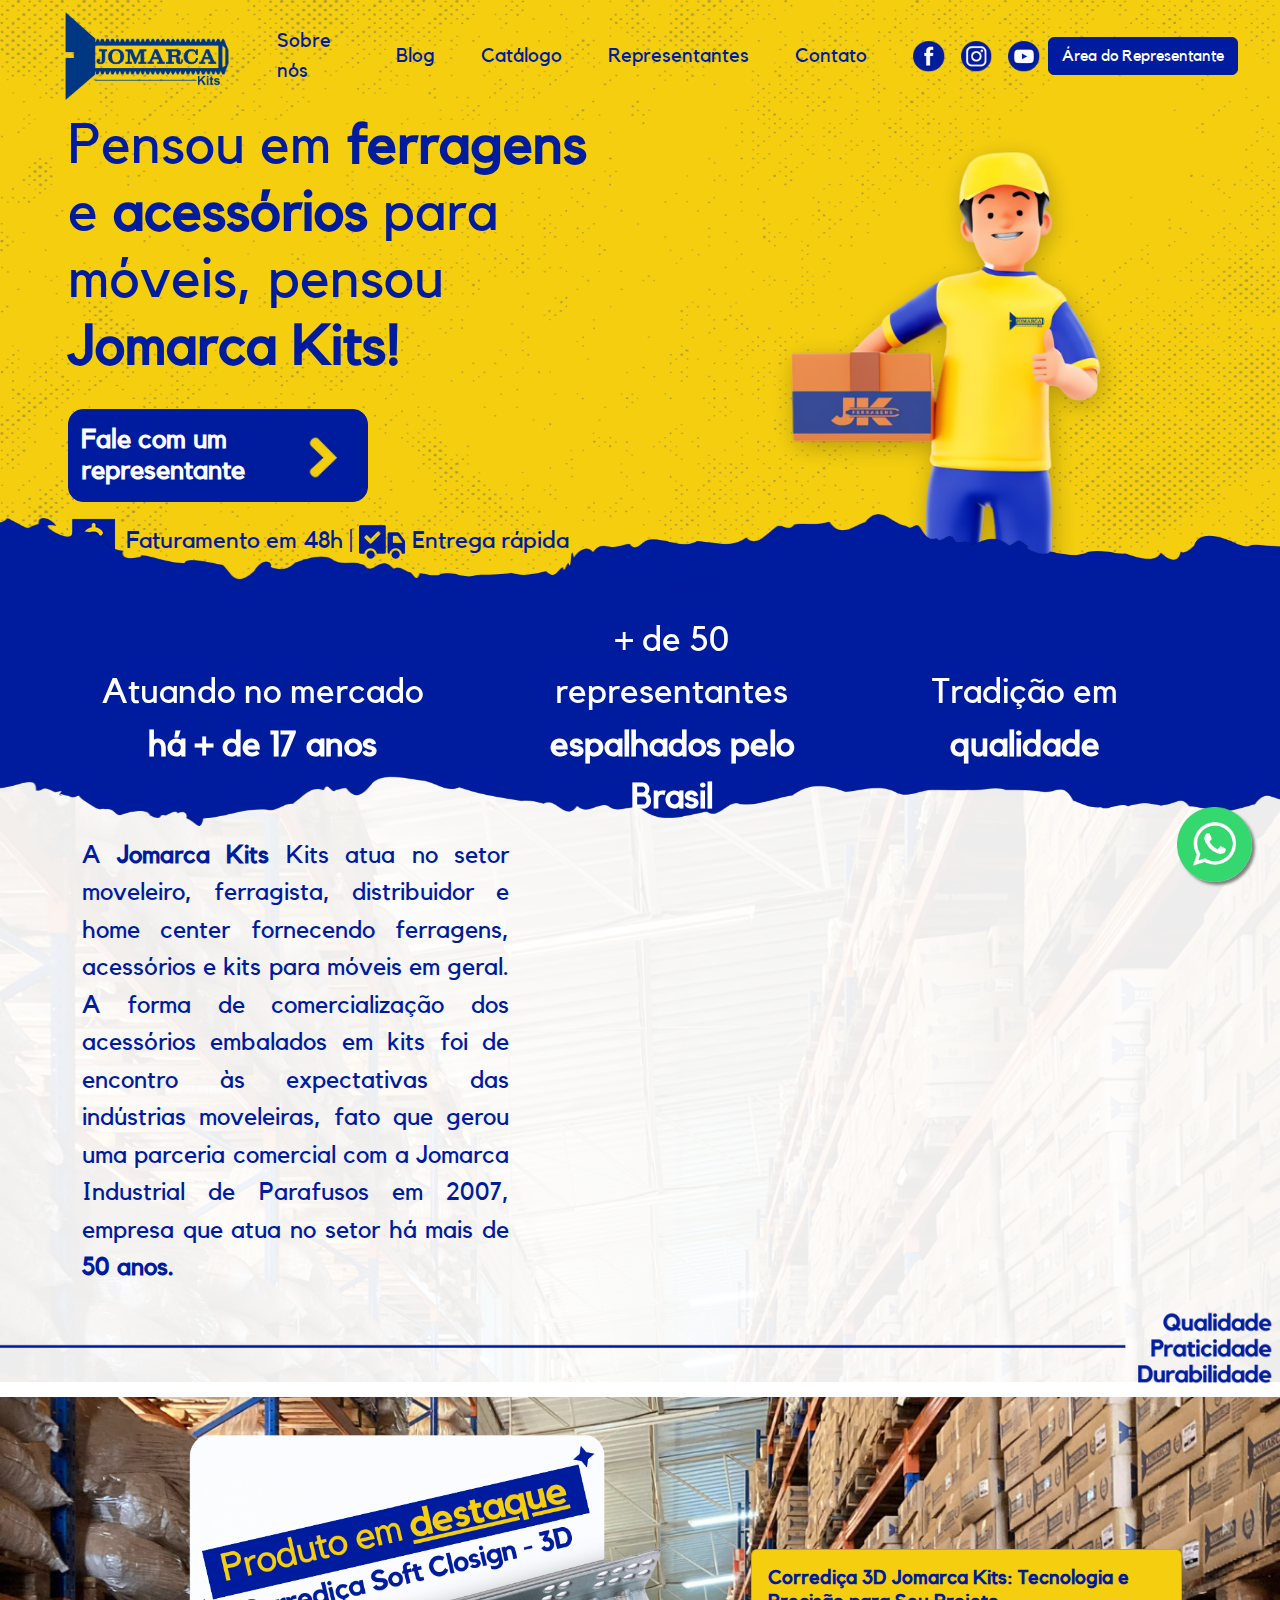
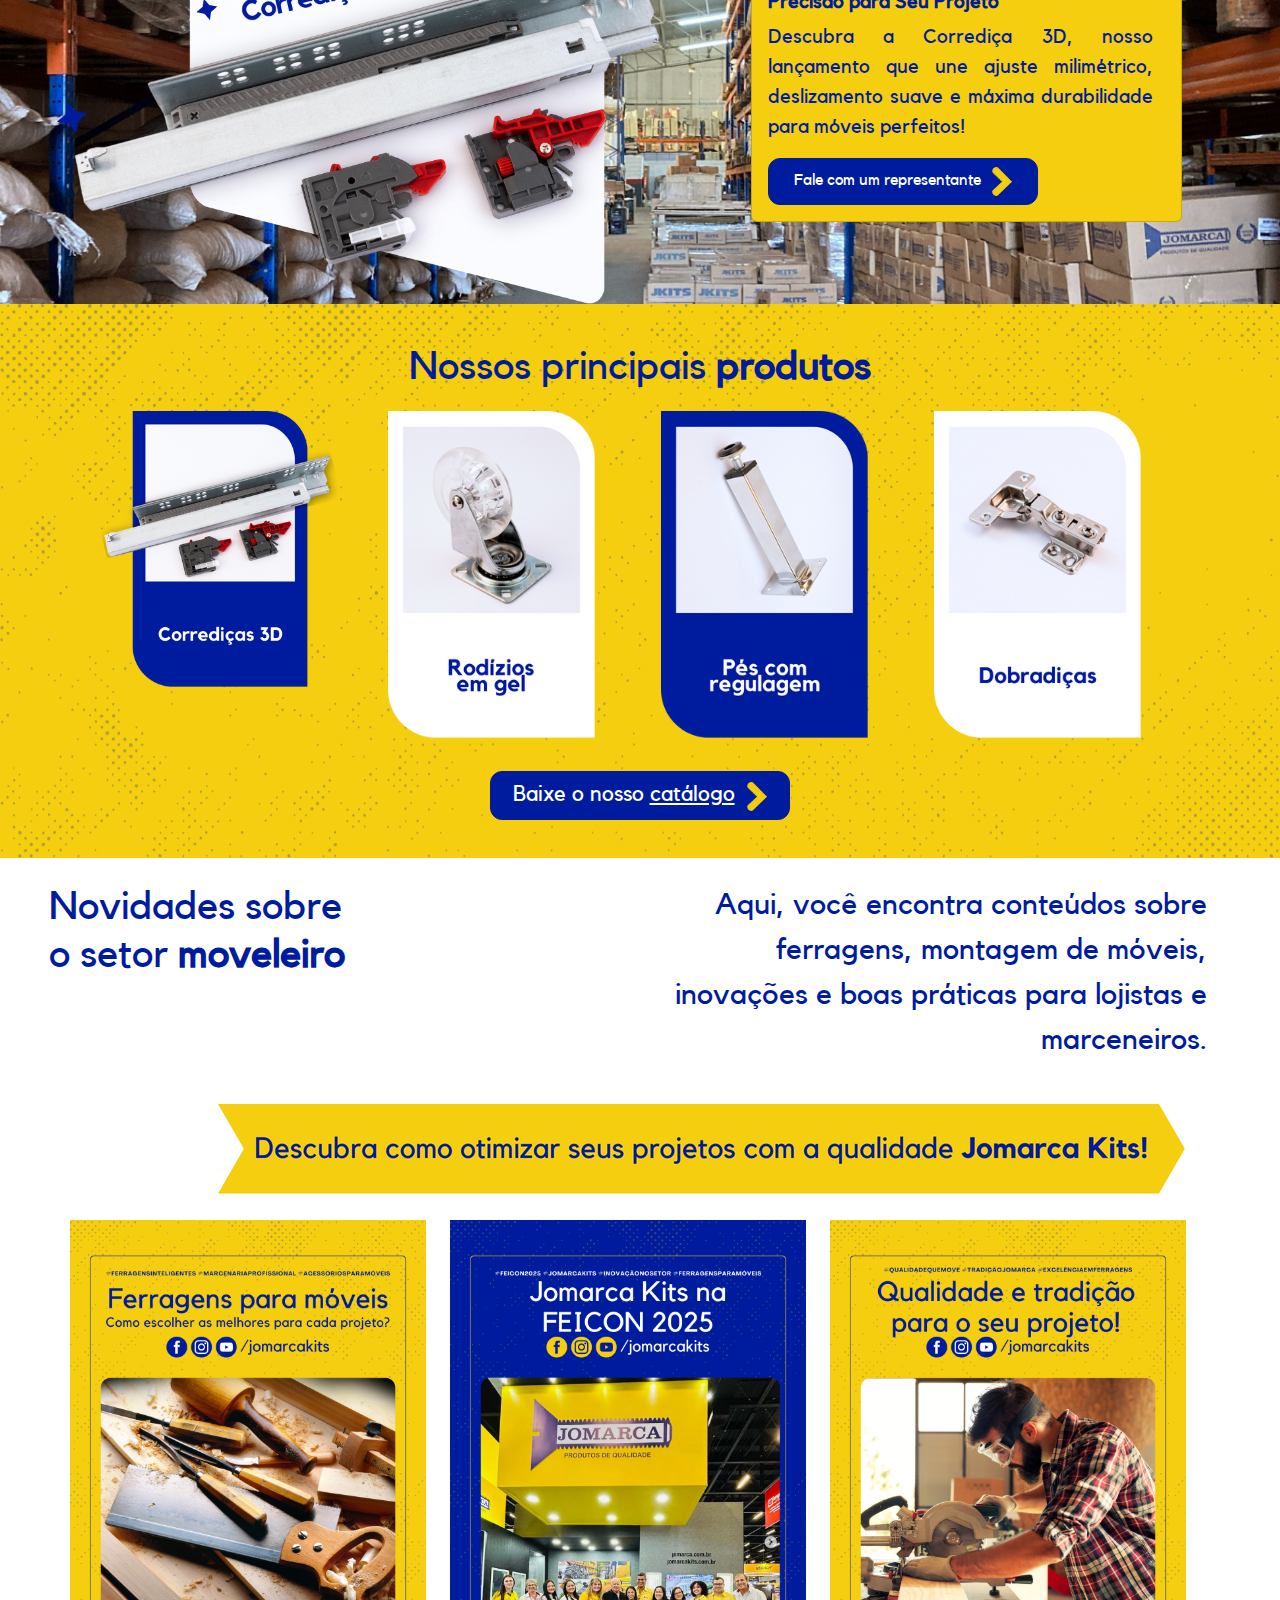
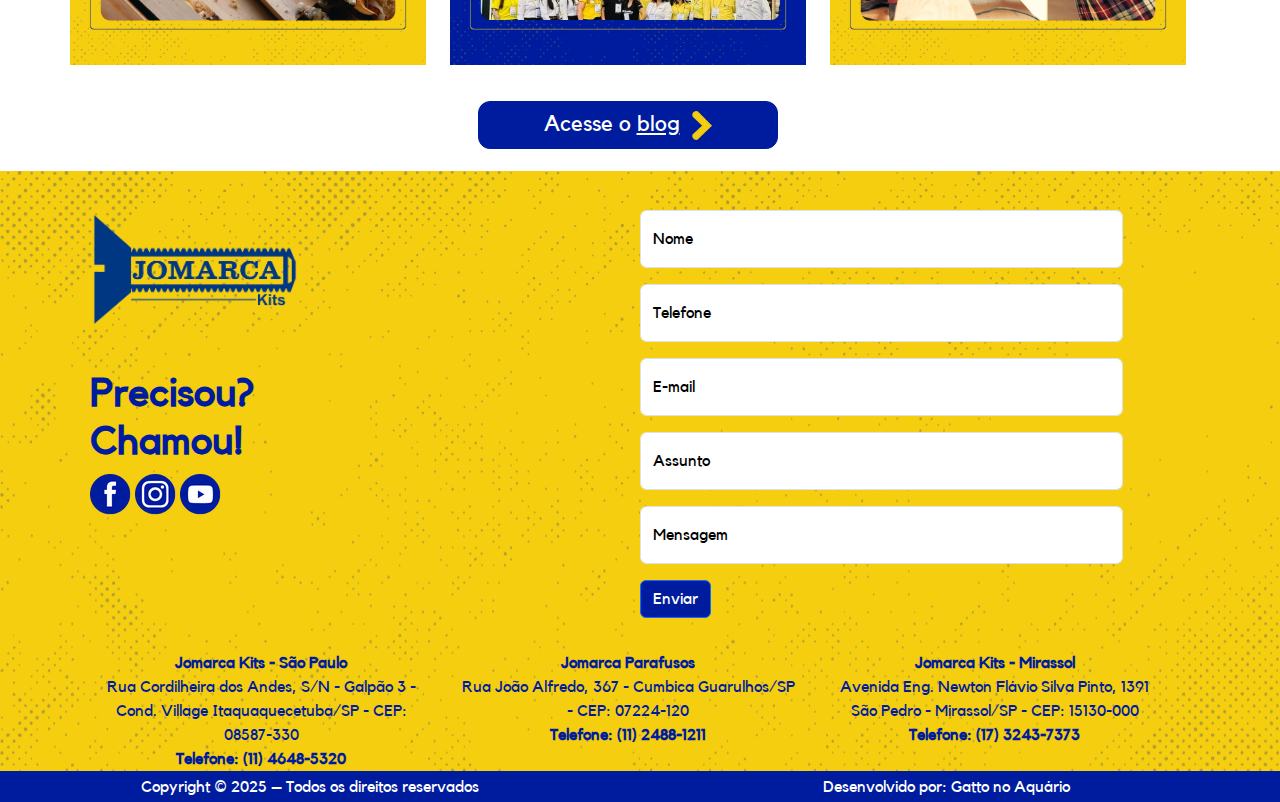
==== commit 74bb41a7: "alterações finais" ====
--- a/index.html
+++ b/index.html
@@ -71,14 +71,15 @@
               Pensou em <span class="negrito">ferragens</span> e <span class="negrito">acessórios</span> para móveis,
               pensou<span class="negrito"> Jomarca Kits!</span>
             </h1>
-            <button type="button" class="btn btn-primary" id="repBtn">Fale com um representante <img id="setaBtn"
-                src="./Images/Seta.png" alt="" srcset=""></button><br>
+          <a href="./representantes.html"><button type="button" class="btn btn-primary" id="repBtn">Fale com um representante <img id="setaBtn"
+            src="./Images/Seta.png" alt="" srcset=""></button></a><br>
             <div id="caminhao"><img src="./Images/Dinheiro.png" alt=""> Faturamento em 48h | <img
                 src="./Images/Caminhão.png" alt=""> Entrega rápida</div>
           </div>
           <div class="col headerSec">
             <img id="boneco" src="./Images/Boneco-2.png" alt="">
           </div>
+          <a class="whatsBtn" href="https://wa.me/5517997374034"><img src="./Images/whatsapp.png" alt="" srcset=""></a>
 
     </header>
 
@@ -132,8 +133,8 @@
               <div class="card-body">
                 <h5 class="card-title" style=" color: #001c9e;"><span class="negrito">Corrediça 3D Jomarca Kits: Tecnologia e Precisão para Seu Projeto</span></h5>
                 <p class="card-text" style="color: #001c9e; text-align: justify;">Descubra a Corrediça 3D, nosso lançamento que une ajuste milimétrico, deslizamento suave e máxima durabilidade para móveis perfeitos!</p>
-                <button type="button" class="btn btn-primary" id="repDestaqueBtn">Fale com um representante 
-                  <img id="setaBtnDestaque" src="./Images/Seta.png" alt="" srcset=""></button><br>
+               <button type="button" class="btn btn-primary" id="repDestaqueBtn"><a style="text-decoration: none; color: white;" href="./representantes.html">Fale com um representante </a>
+                <img id="setaBtnDestaque" src="./Images/Seta.png" alt="" srcset=""></button><br>
               </div>
             </div>
           </div>
@@ -247,7 +248,7 @@
       <br><span class="negrito">Telefone: (11) 4648-5320</span> 
             </div>
             <div class="col-sm">
-              <span class="negrito">Jomarca Parafuso</span><br>
+              <span class="negrito">Jomarca Parafusos</span><br>
               Rua João Alfredo, 367 - Cumbica  Guarulhos/SP - CEP: 07224-120
       <br><span class="negrito">Telefone: (11) 2488-1211</span> 
             </div>
--- a/style.css
+++ b/style.css
@@ -21,6 +21,24 @@
     background-repeat: round;
     margin-top: 0%;
     position: relative;
+}
+
+.whatsBtn{
+    position: fixed;
+    z-index: 2;
+    left:91%;
+    bottom: 2%
+}
+
+.whatsBtn img{
+    width: 6%;
+    transition: .4s;
+    box-shadow: 3px 3px 3px gray;
+    border-radius: 50px;
+}
+
+.whatsBtn img:hover{
+    width: 7%
 }
 
 
@@ -499,6 +517,15 @@
         z-index: 1;
     }
 
+    .whatsBtn{
+        left: 75%;
+    }
+
+    .whatsBtn img{
+        width: 70px;
+        transition: .4s;
+    }
+
     #fiquepordentro{
         font-size: 15px;
     }
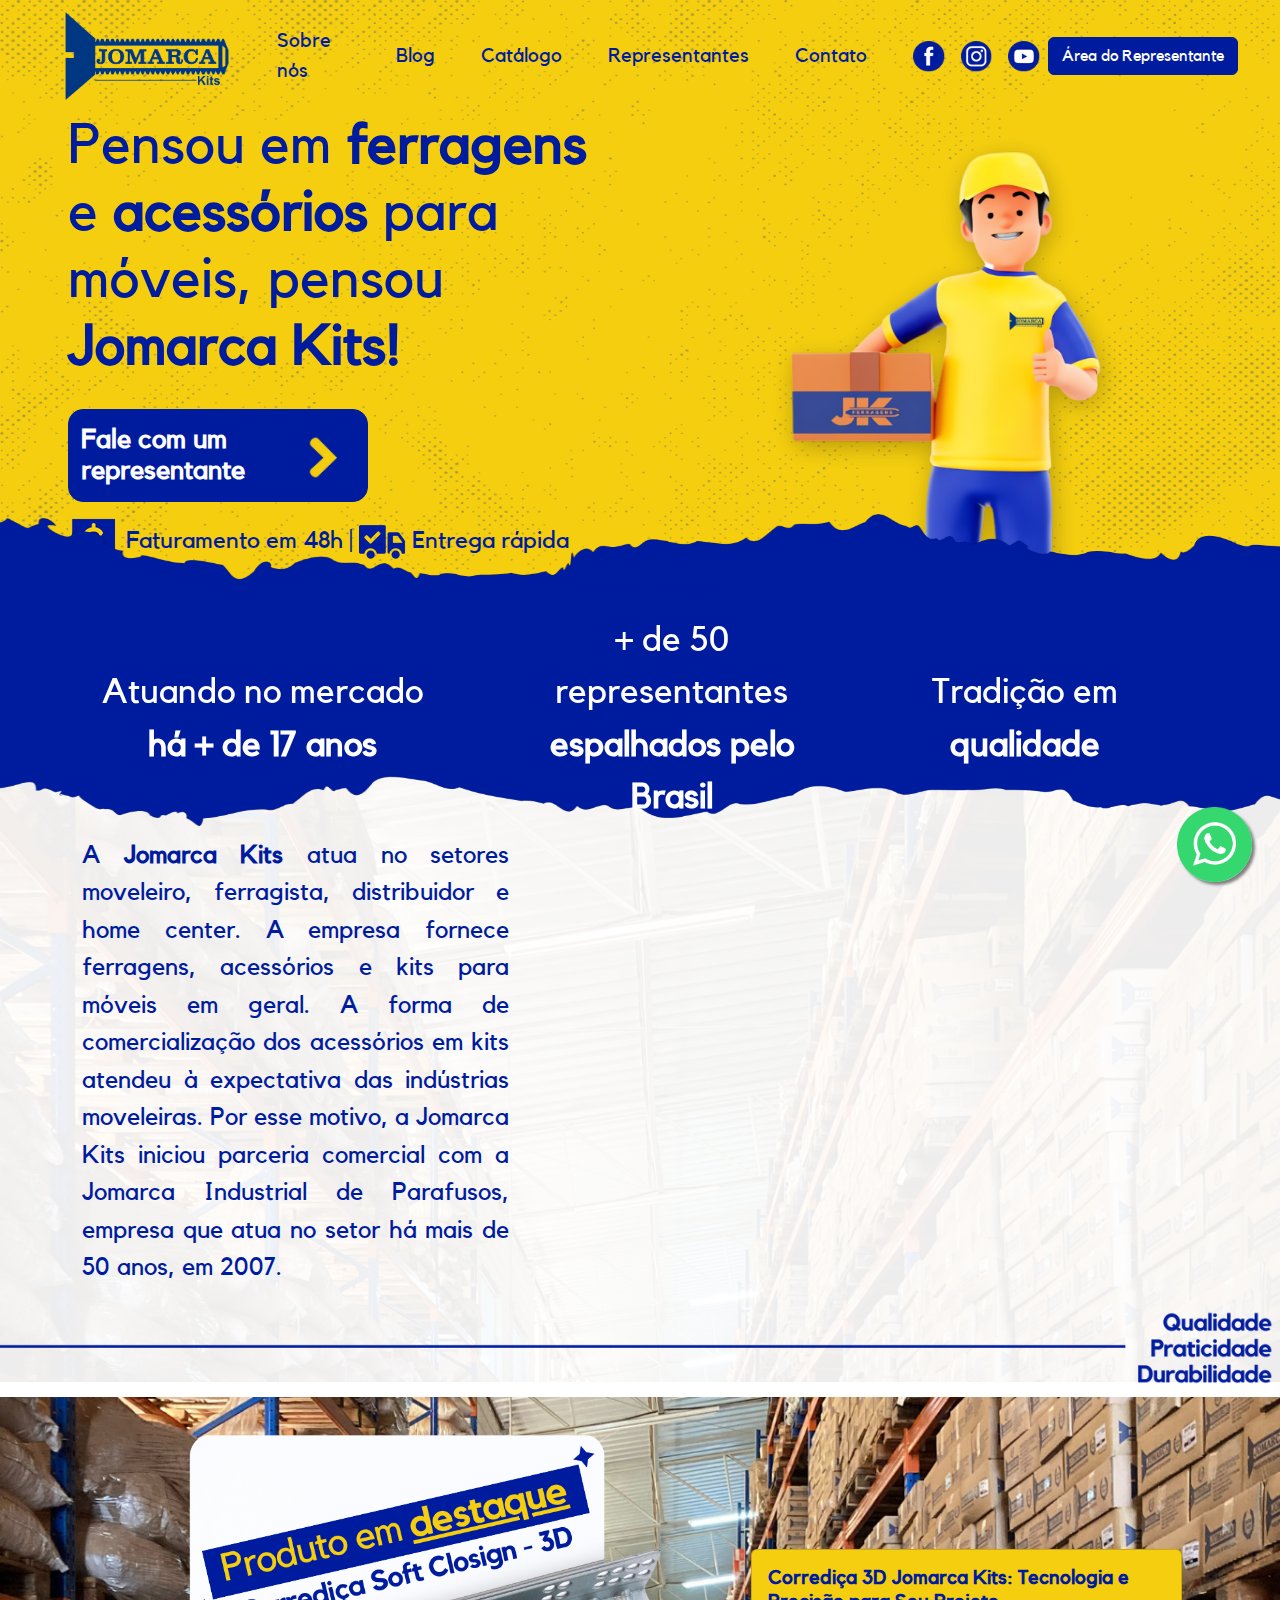
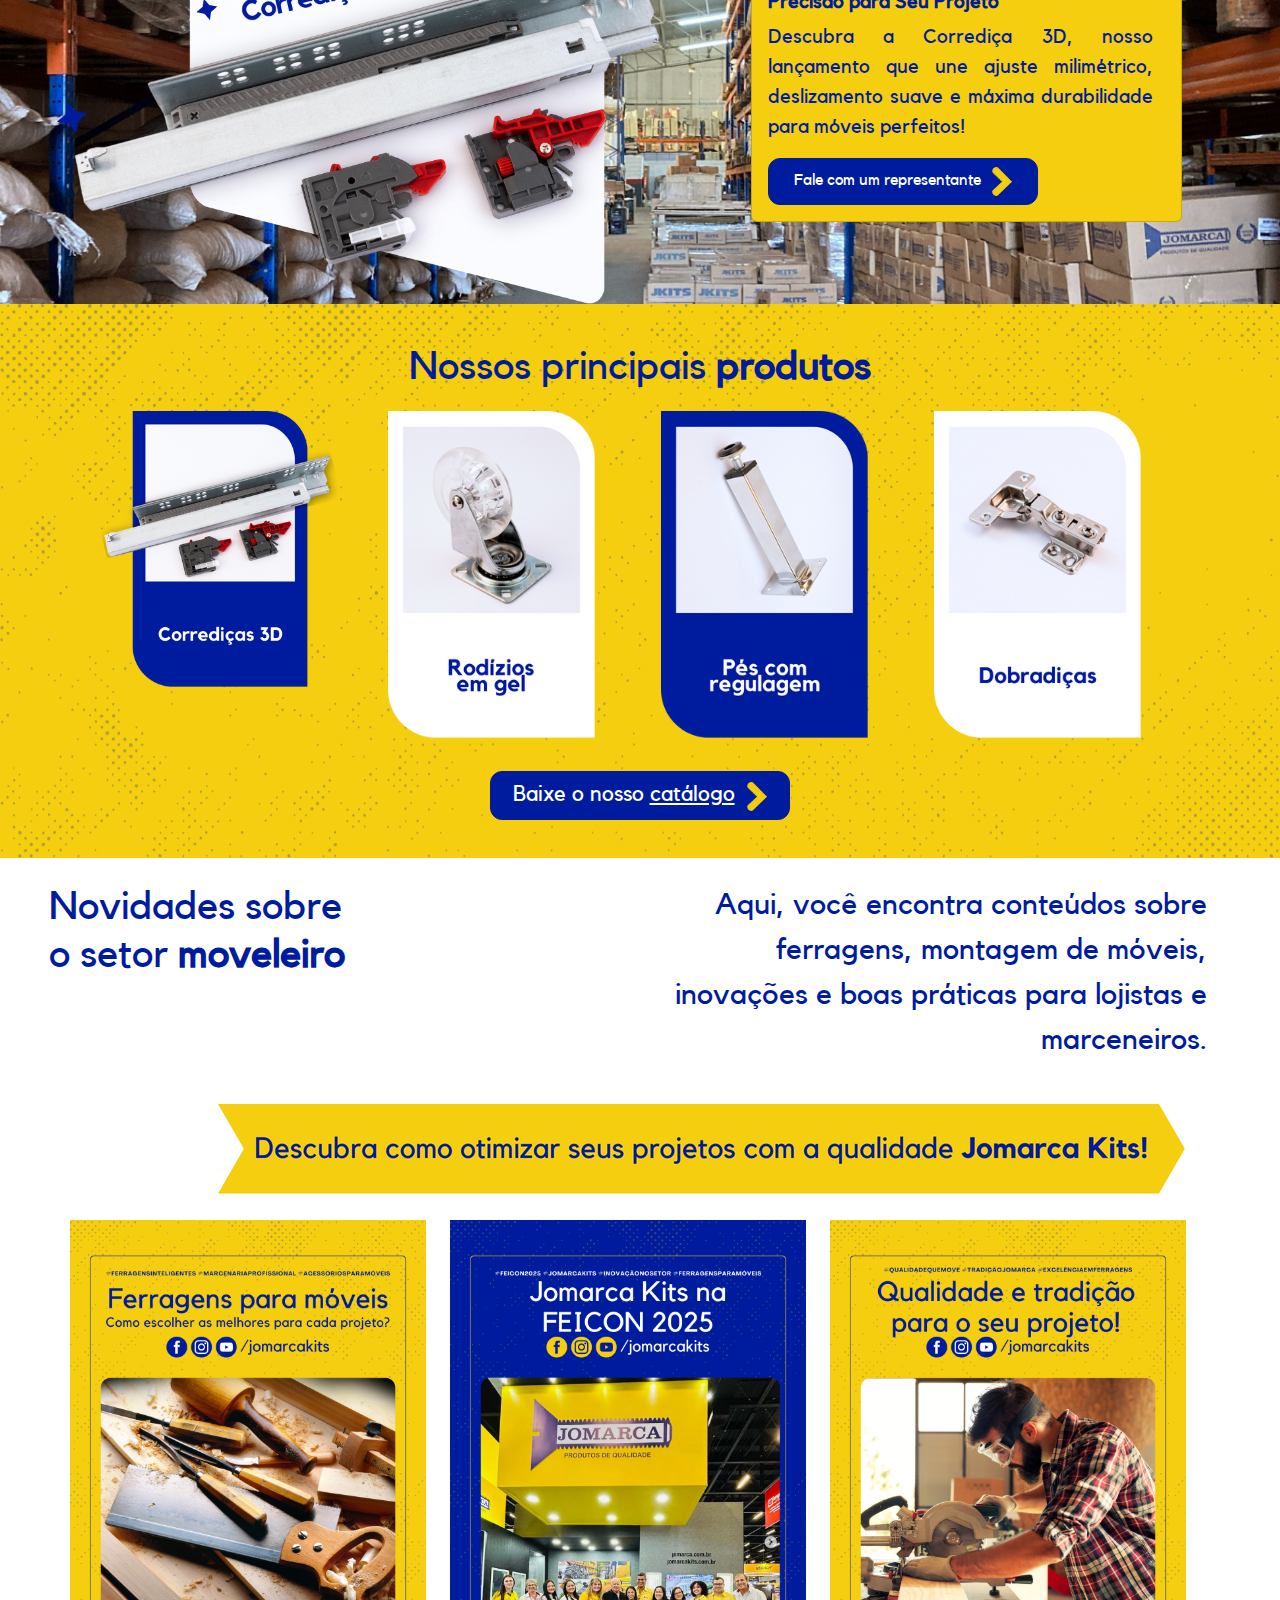
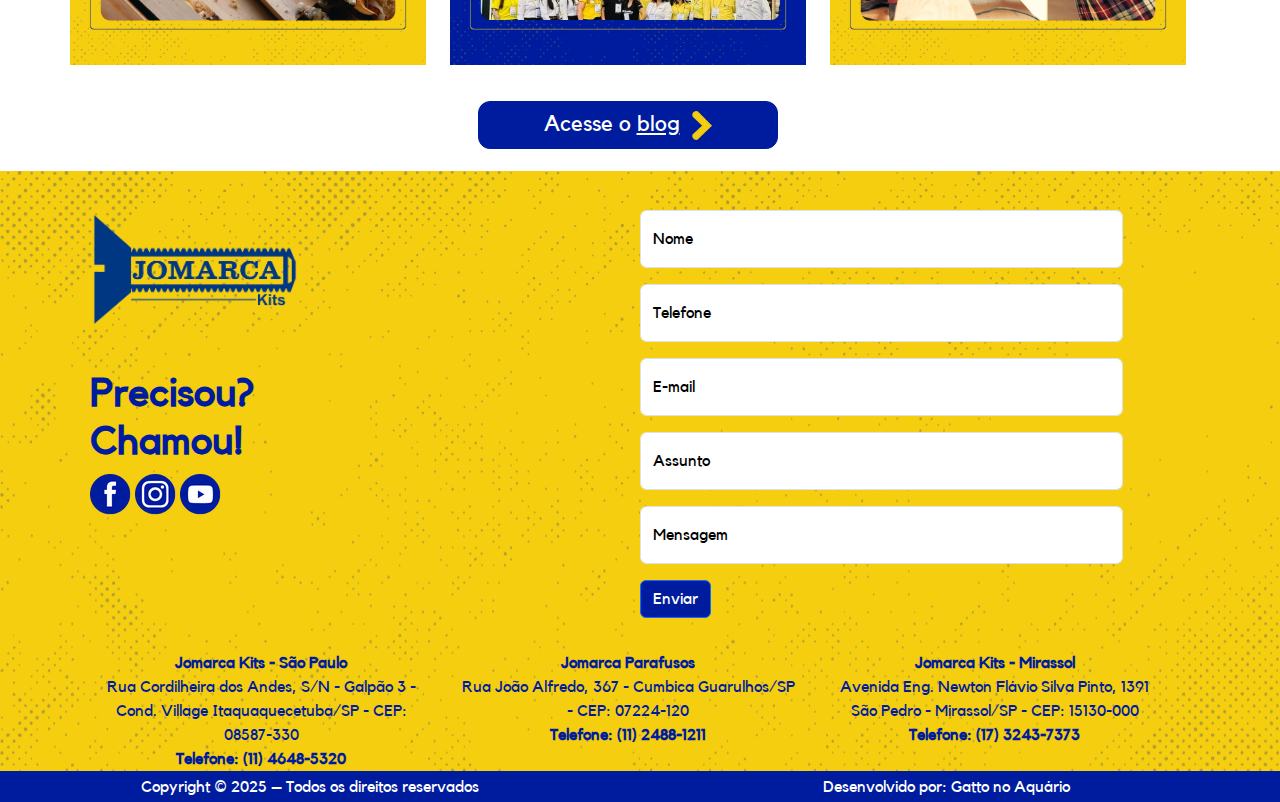
==== commit 366654d5: "alterações solicitadas pela diretoria no paragrafo" ====
--- a/index.html
+++ b/index.html
@@ -103,12 +103,10 @@
         <div class="container text-center">
           <div class="row align-items-center">
             <div class="col-sm">
-              <p id="atuacaoP">A <span class="negrito">Jomarca Kits</span> Kits atua no setor moveleiro, ferragista,
-                distribuidor e home center fornecendo ferragens, acessórios e kits para móveis em geral.
-
-                A forma de comercialização dos acessórios embalados em kits foi de encontro às expectativas das
-                indústrias moveleiras, fato que gerou uma parceria comercial com a Jomarca Industrial de Parafusos em
-                2007, empresa que atua no setor há mais de<span class="negrito"> 50 anos.</span></p>
+              <p id="atuacaoP">A <span class="negrito">Jomarca Kits</span> atua no setores moveleiro, ferragista, distribuidor e home center. A empresa fornece ferragens, 
+                acessórios e kits para móveis em geral. A forma de comercialização dos acessórios em kits atendeu à expectativa das indústrias
+                moveleiras. Por esse motivo, a Jomarca Kits iniciou parceria comercial com a Jomarca Industrial de Parafusos, 
+                empresa que atua no setor há mais de 50 anos, em 2007.</p>
             </div>
             <div class="col-sm iframe">
               <iframe width="560" height="315" src="https://www.youtube.com/embed/0Owflnjd9X4?si=U-lpZyOwyGScQ_oO"
@@ -214,7 +212,8 @@
             
           </div>
           <div class="col-md-6" id="forms">
-            <form action="https://formsubmit.co/f6768d5ce515e778a36d52ae2ea65a20" method="post">
+            <form action="https://api.web3forms.com/submit" method="POST">
+              <input type="hidden" name="access_key" value="3c338da6-6437-4603-bb7a-3ef30bd4793a">
               <div class="form-floating mb-3">
                 <input type="text" name="Nome" class="form-control" id="floatingInput" placeholder="">
               <label for="floatingInput">Nome</label>
